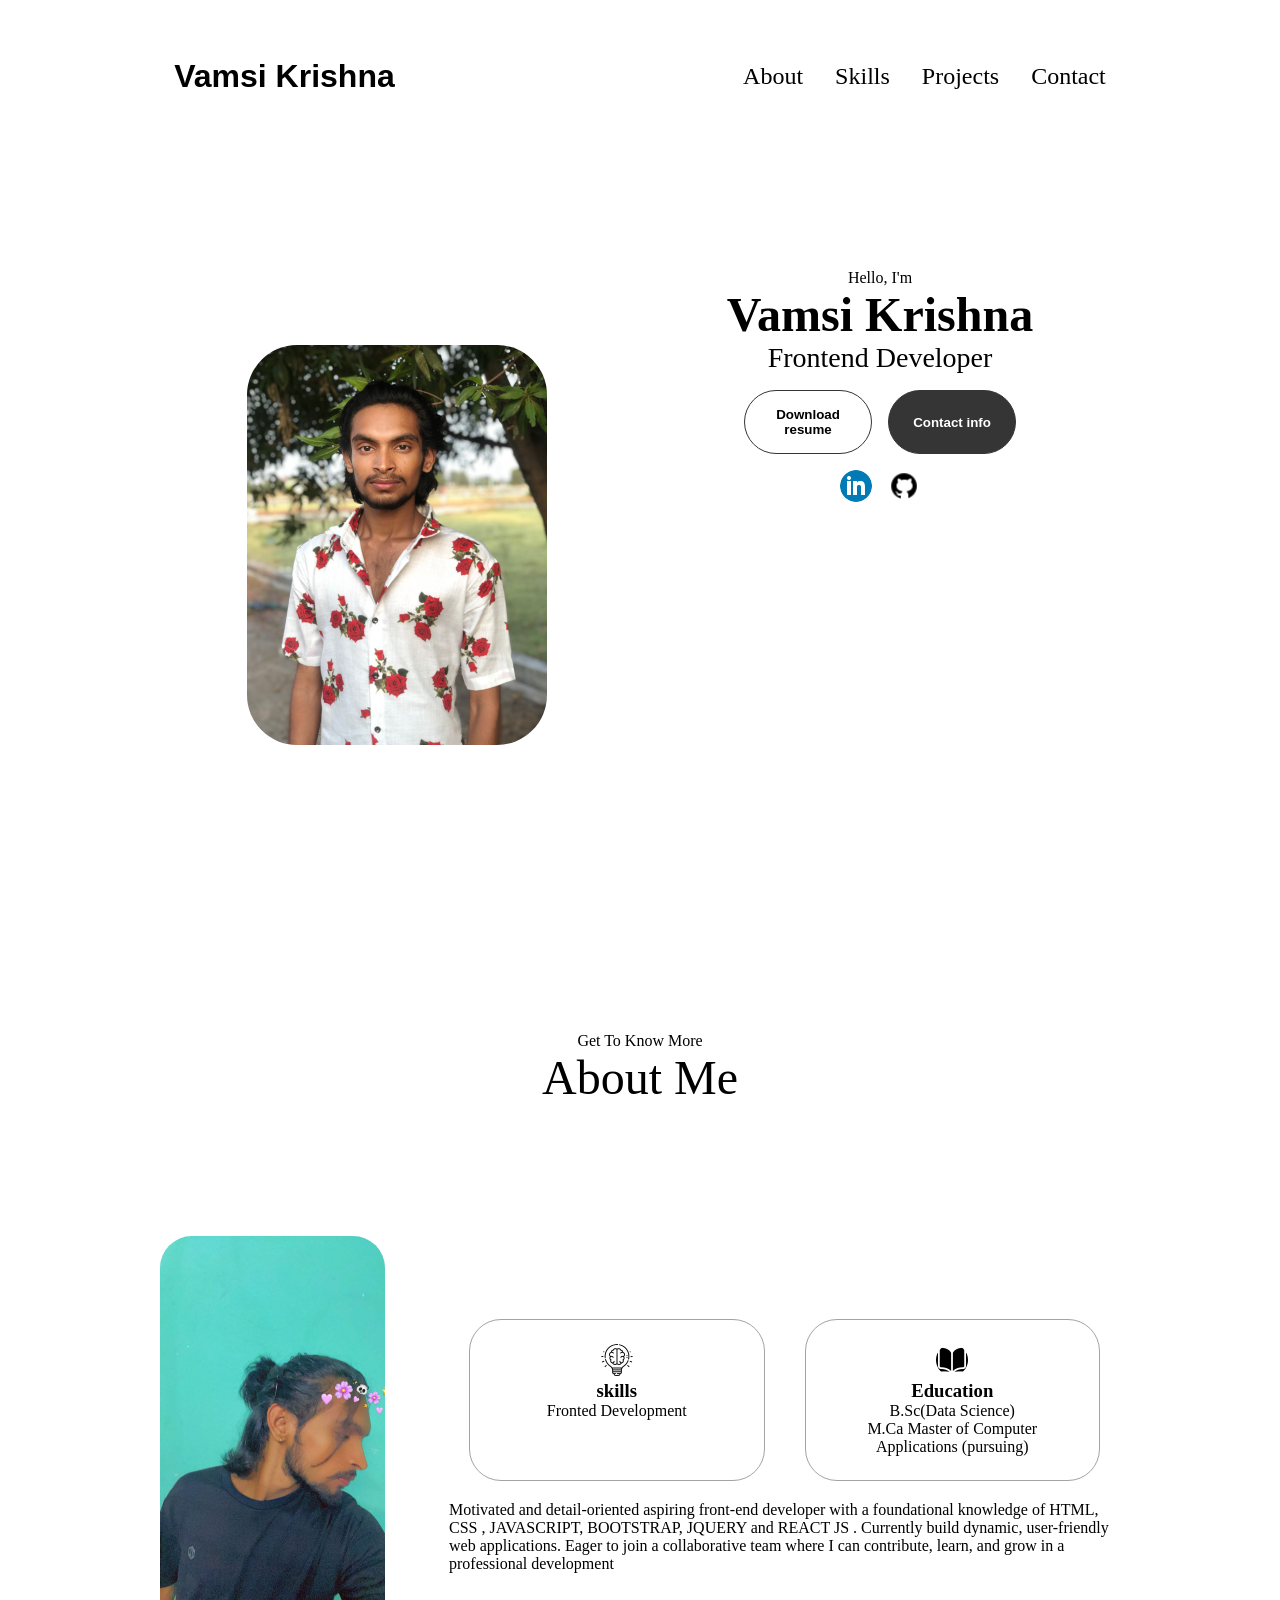
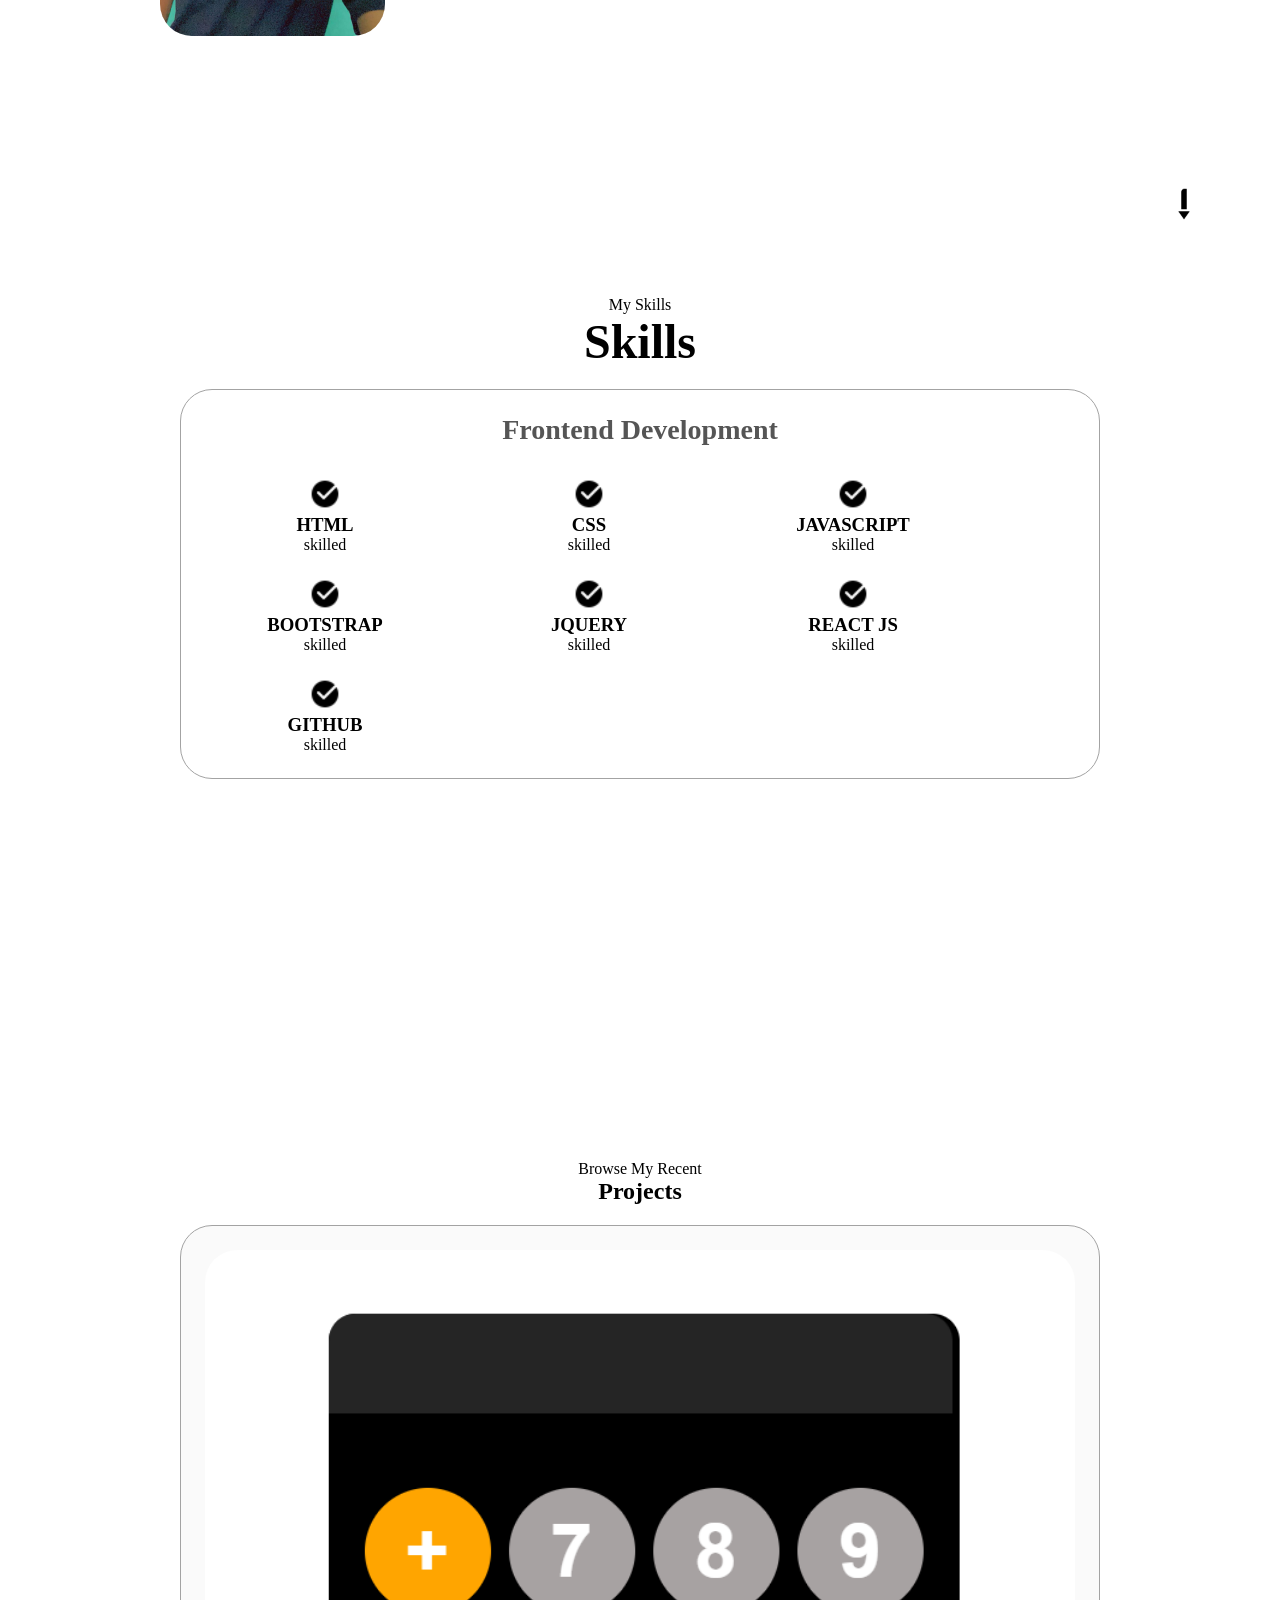
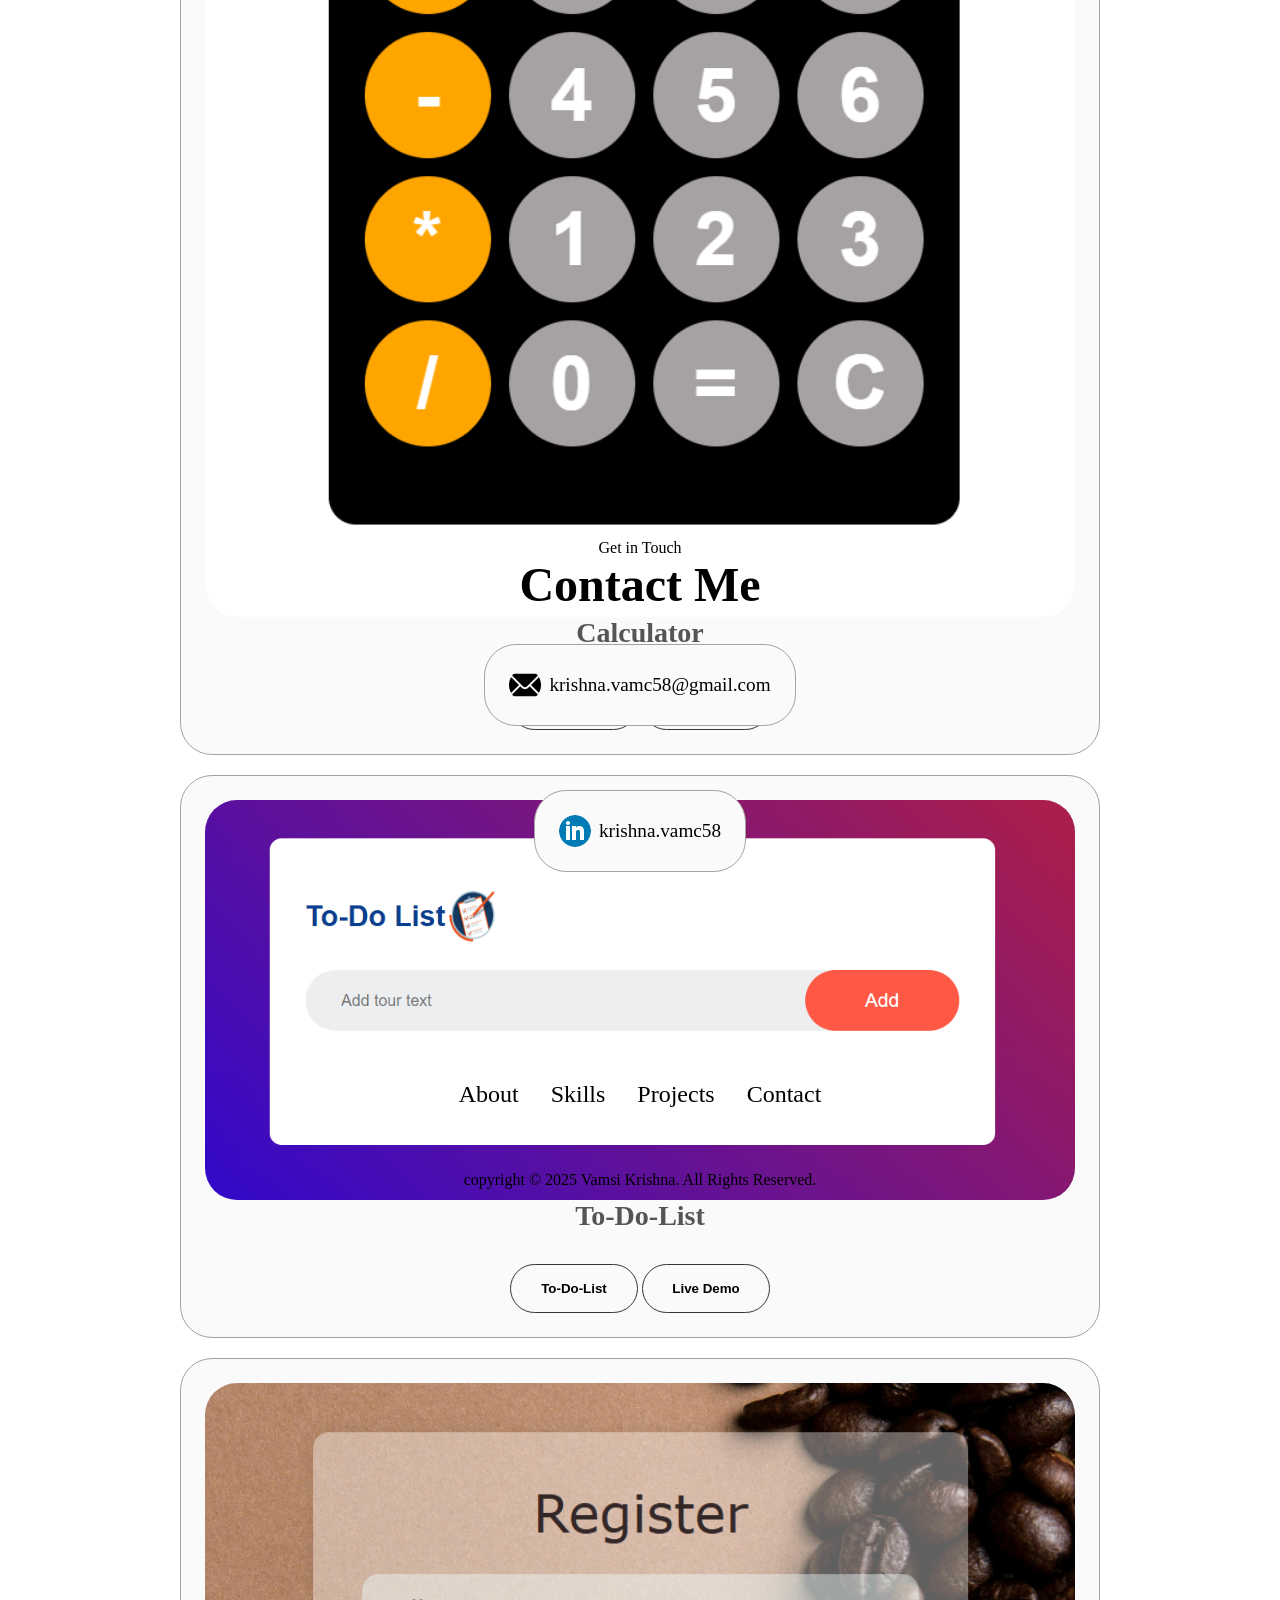
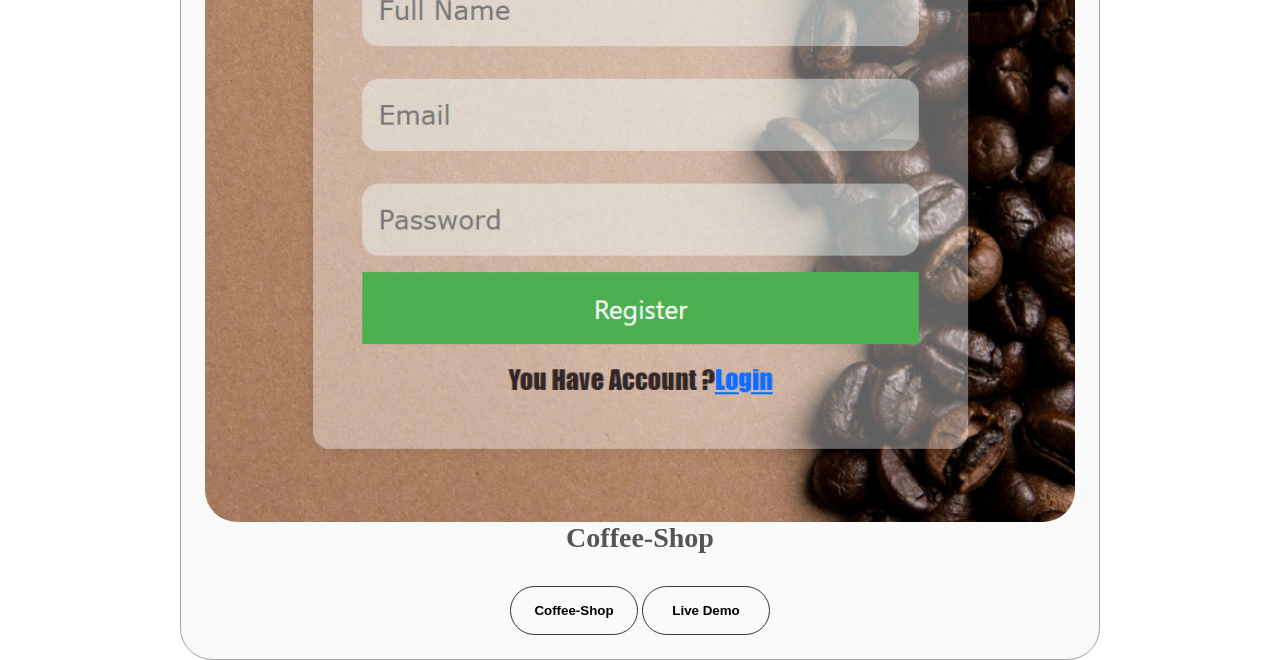
==== portfolio/index.html @ 31aad221 "github name" ====
<!DOCTYPE html>
<html lang="en">

<head>
    <link rel="stylesheet" href="style.css">
    <meta charset="UTF-8">
    <meta name="viewport" content="width=device-width, initial-scale=1.0">
    <title>Vamsi Krishna-Portfolio</title>
    <link rel="stylesheet" href="mediaqueries.css">
     <script src="script.js"></script>
</head>

<body>
    <nav id="desktop-nav">
        <div class="logo"><b>Vamsi Krishna</b> </div>
        <div>
            <ul class="nav-links">
                <li><a href="#about">About</a></1i>
                <li><a href="#skills">Skills</a></1i>
                <li><a href="#projects">Projects</a></1i>
                <li><a href="#contact">Contact</a></1i>
            </ul>
        </div>
    </nav>
    <nav id="ham-nav">
        <div class="logo"><b>Vamsi Krishna</b> </div>
        <div class="ham-menu">
            <div class="ham-icon" onclick="change()">
                <span></span>
                <span></span>
                <span></span>
            </div>
            <div class="menu-links">
                <li><a href="#about" onclick="change()">About</a></1i>
                <li><a href="#skills" onclick="change()">Skills</a></1i>
                <li><a href="#projects" onclick="change()">Projects</a></1i>
                <li><a href="#contact" onclick="change()">Contact</a></1i>
            </div>
        </div>
    </nav>
   
    <section id="profile">
        <div class="section_pic-container">
            <img src="image/WhatsApp Image 2025-09-18 at 10.22.10 AM.jpeg" alt="not found">
        </div>
        <div class="section_text">
            <p class="section_text_p1">Hello, I'm</p>
            <h1 class="title">Vamsi Krishna</h1>
            <p class="section_text_p2">Frontend Developer</p>
            <div class="btn-container">
                <button class="btn btn-color-2" onclick="window.open('image/vamsi reume_page-0001.jpg')">
                    Download resume</button>
                    <button class="btn btn-color-1" onclick="location.href='#contact'">
                    Contact info</button>
            </div>
            <div id="socials-container">
                <img src="image/circle-linkedin-512.webp" alt="My Linkedin profile"
                class="icon" onclick="location.href='http://linkedin.com/in/vamsikrishna58'">

                 <img src="image/icons8-github-30.png" alt="My Linkedin profile"
                class="icon" onclick="location.href='https://github.com/vamsikrishna58'">
            </div>
        </div> 
    </section>


    <section id="about">
        <p class="section_text_p1">Get To Know More</p>
        <p class="title">About Me</p>
        <div class="section-container">
            <div class="section_pic-container">
                <img src="image/sideface.jpeg" alt="profile pic" class="about-pic">
            </div>
            <div class="about-details-container">
                <div class="about-containers">
                    <div class="details-container">
                        <img src="image/creative-thinking.png" alt="skill pic" class="icon">
                        <h3>skills</h3>
                        <p>Fronted Development</p>
                    </div>
                    <div class="details-container">
                        <img src="image/open-book.png" alt="education pic" class="icon">
                        <h3>Education</h3>
                        <p>B.Sc(Data Science) <br> M.Ca Master of Computer Applications (pursuing)</p>
                    </div>
                </div>
                <div class="text-container">
                    <p>Motivated and detail-oriented aspiring front-end developer with a foundational knowledge of HTML, CSS , JAVASCRIPT, BOOTSTRAP, JQUERY and REACT JS . Currently build dynamic, user-friendly web applications. Eager to join a collaborative team where I can contribute, learn, and grow in a professional development</p>
                </div>
            </div>
        </div>
        <img src="image/icons8-down-arrow-48.png" alt="Arrow icon" class="icon arrow"
        onclick="location.href='./#skills'">
    </section>


    <section id="skills">
        <p class="section_text_p1">My Skills</p>
        <h1 class="title">Skills</h1>
        <div class="skill-details-container">
            <div class="about-containers">
                <div class="details-container">
                    <h2 class="skill-sub-title">Frontend Development</h2>
                    <div class="article-container">
                        <article>
                            <img src="image/icons8-tick-24.png" alt="skill icon" class="icon">
                            <div>
                                <h3>HTML</h3>
                                <p>skilled</p>
                            </div>
                        </article>
                         <article>
                            <img src="image/icons8-tick-24.png" alt="skill icon" class="icon">
                            <div>
                                <h3>CSS</h3>
                                <p>skilled</p>
                            </div>
                        </article>
                         <article>
                            <img src="image/icons8-tick-24.png" alt="skill icon" class="icon">
                            <div>
                                <h3>JAVASCRIPT</h3>
                                <p>skilled</p>
                            </div>
                        </article>
                         <article>
                            <img src="image/icons8-tick-24.png" alt="skill icon" class="icon">
                            <div>
                                <h3>BOOTSTRAP</h3>
                                <p>skilled</p>
                            </div>
                        </article>
                         <article>
                            <img src="image/icons8-tick-24.png" alt="skill icon" class="icon">
                            <div>
                                <h3>JQUERY</h3>
                                <p>skilled</p>
                            </div>
                        </article>
                         <article>
                            <img src="image/icons8-tick-24.png" alt="skill icon" class="icon">
                            <div>
                                <h3>REACT JS</h3>
                                <p>skilled</p>
                            </div>
                        </article>
                        <article>
                            <img src="image/icons8-tick-24.png" alt="skill icon" class="icon">
                            <div>
                                <h3>GITHUB</h3>
                                <p>skilled</p>
                            </div>
                        </article>
                    </div>
                </div>
            </div>
        </div>
    </section>



    <section id="projects">
        <p class="section_text_p1">Browse My Recent</p>
        <h1 class="skill-details-container">Projects</h1>
        <div class="details-container color-container">
            <div class="article-container">
                <img src="image/Screenshot 2025-09-15 220358.png" alt="Project1" class="Project-img">
            </div>
            <h2 class="skill-sub-title Project-title">Calculator</h2>
            <div class="btn-container"></div>
            <button class="btn btn-color-2 Project-btn" onclick="location.href='https://github.com/vamsikrishna58/Calculator'">Calculator</button>
            <button class="btn btn-color-2 Project-btn" onclick="location.href='https://calculator-beta-seven-85.vercel.app/'">Live Demo</button>
        </div>

        <div class="details-container color-container">
            <div class="article-container">
                <img src="image/Screenshot 2025-09-15 221350.png" alt="Project1" class="Project-img">
            </div>
            <h2 class="skill-sub-title Project-title">To-Do-List</h2>
            <div class="btn-container"></div>
            <button class="btn btn-color-2 Project-btn" onclick="location.href='https://github.com/vamsikrishna58/To-do-list'">To-Do-List</button>
            <button class="btn btn-color-2 Project-btn" onclick="location.href='https://to-do-list-opal-six-80.vercel.app/'">Live Demo</button>
        </div>

        <div class="details-container color-container">
            <div class="article-container">
                <img src="image/Screenshot 2025-09-15 222416.png" alt="Project1" class="Project-img">
            </div>
            <h2 class="skill-sub-title Project-title">Coffee-Shop</h2>
            <div class="btn-container"></div>
            <button class="btn btn-color-2 Project-btn" onclick="location.href='https://github.com/vamsikrishna58/coffee-shop'">Coffee-Shop</button>
            <button class="btn btn-color-2 Project-btn" onclick="location.href='https://coffee-shop-zeta-brown.vercel.app/'">Live Demo</button>
        </div>
    </section>


    <section id="contact">
        <p class="section_text_p1">Get in Touch</p>
        <h1 class="title">Contact Me</h1>
        <div class="contact-info-upper-container">
            <div class="contact-info-container">
                <img src="image/mail.png" alt="emai" class="icon contact-icon">
                <p><a href="https://krishna.vamc58@gmail.com/">krishna.vamc58@gmail.com</a></p>
            </div>
        </div>
        <div class="contact-info-upper-container">
            <div class="contact-info-container">
                <img src="image/circle-linkedin-512.webp" alt="emai" class="icon contact-icon">
                <p><a  href="http://linkedin.com/in/vamsikrishna58">krishna.vamc58</a></p>
            </div>
        </div>
    </section>

    <footer>
        <nav>
            <div class="nav-links-container">
                 <ul class="nav-links">
                <li><a href="#about">About</a></1i>
                <li><a href="#skills">Skills</a></1i>
                <li><a href="#projects">Projects</a></1i>
                <li><a href="#contact">Contact</a></1i>
            </ul>
            </div>
        </nav>
        <p>copyright &#169; 2025 Vamsi Krishna. All Rights Reserved.</p>
    </footer>
</body>
</html>
---- portfolio/style.css ----
*{
    padding: 0px;
    margin: 0px;
}

html{
    scroll-behavior: smooth;
}
p{
    color: rgb((85, 85, 85), green, blue);
}

a,
.btn{
    transition: all 300ms ease;
}
nav,
.nav-links{
    display: flex;
}
nav{
    justify-content: space-around;
    align-items: center;
    height: 17vh;
}

.nav-links{
    gap: 2rem;
    list-style: none;
    font-size: 1.5rem;
}

a{
    color: black;
    text-decoration: none;
    text-decoration-color: white;
}

a:hover{
    color: gray;
    text-decoration: underline;
    text-underline-offset: 1rem;
    text-decoration-color: rgb(181, 181,181, green, blue);
}
.logo{
    font-size: 2rem;
    font-family:  sans-serif;
}
.logo:hover{
    cursor:default;
}

/* ham */

#ham-nav{
    display: none;
}

.ham-menu{
    position: relative;
    display: inline-block;
}

.ham-icon{
    display: flex;
    flex-direction: column;
    justify-content: space-between;
    height: 24px;
    width: 30px;
    cursor: pointer;
}

.ham-icon span{
    width: 100%;
    height: 2px;
    background-color: black;
    transition: all 0.3 ease-in-out;
}

.menu-links{
    position: absolute;
    top: 100%;
    right: 0;
    background-color: white;
    width: fit-content;
    max-height: 0;
    overflow: hidden;
    transition: all 0.3 ease-in-out;
}

.menu-links a{
    display: block;
    padding: 10px;
    text-align: center;
    font-size: 1.5rem;
    color: black;
    text-decoration: none;
    transition: all 0.3 ease-in-out;
}

.menu-links li{
    list-style: none;
}

.menu-links.open{
    max-height: 300px;
}

.ham-icon.open span:first-child{
 transform: rotate(45deg) translate(10px,5px);
}

.ham-icon.open span:nth-child(2){
opacity: 0;
}

.ham-icon.open span:last-child{
 transform: rotate(-45deg) translate(10px,-5px);
}

.ham-icon span:first-child{
    transform: none;
}
.ham-icon span:first-child{
    opacity: 1;
}
.ham-icon span:first-child{
    transform: none;
}

section{
    padding-top:4vh ;
    height: 96vh;
    margin: 0 10rem;
    box-sizing: border-box;
    min-height: fit-content;
}

.section-container{
    display: flex;
}


/* profile section */

#profile{
    display: flex;
    justify-content: center;
    gap: 5rem;
    height: 80vh;
}

.section_pic-container{
    display: flex;
    height: 400px;
    width: 400px;
    margin: auto 0;
    
}
img{
    border-radius: 50px;
}

.section_text{
    align-items: center;
    text-align: center;
    margin-top: 5rem;
}

.section_text_p{
    font-weight: 600;
}
.section_text_p1{
    text-align: center;
}
.section_text_p2{
    font-size: 1.75rem;
    margin-bottom: 1rem;
}

.title{
    font-size: 3rem;
    text-align: center;
}

#socials-container{
    display: flex;
    justify-content: center;
    margin-top: 1rem;
    gap: 1rem;
}
/* icons*/

.icon{
    cursor: pointer;
    height: 2rem;
}


/* buttons */

.btn-container{
    display: flex;
    justify-content: center;
    gap: 1rem;
}

.btn{
    font-weight: 600;
    transition: all 300ms ease;
    padding: 1rem;
    width: 8rem;
    border-radius: 2rem;
}

.btn-color-1, 
.btn-color-2{
    border: rgb(53, 53, 53) 0.1rem solid;
}

.btn-color-1:hover,
.btn-color-2:hover{
    cursor: pointer;
}

.btn-color-1,
.btn-color-2:hover{
    background: rgb(53, 53, 53);
    color: white;
}

.btn-color-1:hover{
    background: rgb(0, 0, 0);
}
.btn-color-2{
    background: none;
}

.btn-color-2:hover{
    border: rgb(255, 255, 255) 0.1rem solid;
}

/* About section */

#about{
    position: relative;
}
.about-container{
    gap: 2rem;
    margin-bottom: 2rem;
    margin-top: 2rem;
}
.about-details-container{
    justify-content: center;
    flex-direction: column;
}
.about-containers,
.about-details-container{
    display: flex;
}

.about-pic{
    border-radius: 2rem;
}

.arrow{
    position: absolute;
    right: -5rem;
    bottom: 2.5rem;
}
.details-container{
    padding: 1.5rem;
    flex: 1;
    background: white;
    border-radius: 2rem;
    border: rgb(53,53,53)0.1rem solid;
    border-color: rgb(163,163,163);
    text-align: center;
        margin: 20px;
}

.section-container{
    gap: 4rem;
    height: 80%;
}

.section_pic-container{
    height: 400px;
    width: 400px;
    margin: auto 0;
}

/* skills */

#skills{
    position: relative;
}

.skill-sub-title{
color: rgb(85, 85, 85);
font-weight: 600;
font-size: 1.75rem;
margin-bottom: 2rem;
}


.skill-details-container{
    display: flex;
    justify-content: center;
}

.article-container{
    display: flex;
    text-align: initial;
    flex-wrap: wrap;
    flex-direction: row;
    gap: 1.5rem;
}
article{
    text-align: center;
    width: 15rem;
    gap: 0.5rem;
}

article.icon{
    cursor: default;
}

/* projects */

#project{
    position: relative;
}

.color-container{
    border-color: rgb(163, 163, 163);
    background: rgb(250, 250, 250);
}
.Project-img{
    border-radius: 2rem;
    width: 100%;
    height: 90%;
}

.project-title{
    margin: 1rem;
    color: black;
}

.project-btn{
    color: black;
     border-color: rgb(163, 163, 163);
}


/* contact */

#contact{
    display: flex;
    justify-content: center;
    flex-direction: column;
    height: 70vh;
}

.contact-info-upper-container{
    display: flex;
    justify-content: center;
    border-radius: 2rem;
    border: rgb(53, 53, 53) 0.1rem solid;
    border-color: rgb(163, 163, 163) ;
    background: rgb(250, 250, 250);
    margin: 2rem auto;
    padding: 0.5rem;
}

.contact-info-container{
    display: flex;
    align-items: center;
    justify-content: center;
    gap: 0.5rem;
    margin: 1rem;
}

.contact-info-container p{
    font-size: larger;
}
.contact-icon{
    cursor:default;
    height: 2rem;
}

/* footer */

footer{
    height: 26vh;
    margin: 0 1rem;
}
footer p{
    text-align: center;
}
---- portfolio/mediaqueries.css ----
@media screen and (max-width: 1400px){
    #profile{
        height: 83vh;
        margin-bottom: 6rem;
    }
    .about-container{
        flex-wrap: wrap;
    }
}


@media screen and (max-width: 1200px){
    #desktop-nav{
        display: none;
    }
    #ham-nav{
        display: flex;
    }
    #skills, .skills-details-container{
        margin-top: 2rem;
    }
    #profile, .section-container{
        display: block;
    }
    .arrow{
        display: none;
    }
    section,
    section-container{
        height: fit-content;
    }
    section{
        margin: 0 5%;
    }
    .section_pic-container{
        width: 275px;
        height: 275px;
        margin: 0 auto 2rem;
    }
    .about-containers{
        margin-top: 0;
    }
}

@media screen and (max-width:600px) {
    #contact,
    footer{
        height: 40vh;
    }
    #profile{
        height: 83vh;
        margin-bottom: 0;
    }
    article{
        font-size: 1rem;
        padding-left: 20px;
    }
    footer nav{
        height: fit-content;
        margin-bottom: 2rem;
    }
    .about-containers, .contact-info-upper-container,.btn-container{
        flex-wrap: wrap;
    }
    .contact-info-container{
        margin: 0;
    }
    .contact-info-container p, .nav-links li a{
        font-size: 1rem;
    }
    .skills-sub-title{
        font-size: 1.25rem;
    }
    .logo{
        font-size: 1.5rem;
    }
    .nav-links{
        flex-direction: column;
        gap: 0.5rem;
        text-align: center;
    }
    .section_pic-container{
        width: auto;
        height: 46vh;
        justify-content: center;
    }
    .section-_text_p2{
        font-size: 1.25rem;
    }
    .title{
        font-size: 2rem;
    }
    .text-container{
        text-align: justify;
    }
}
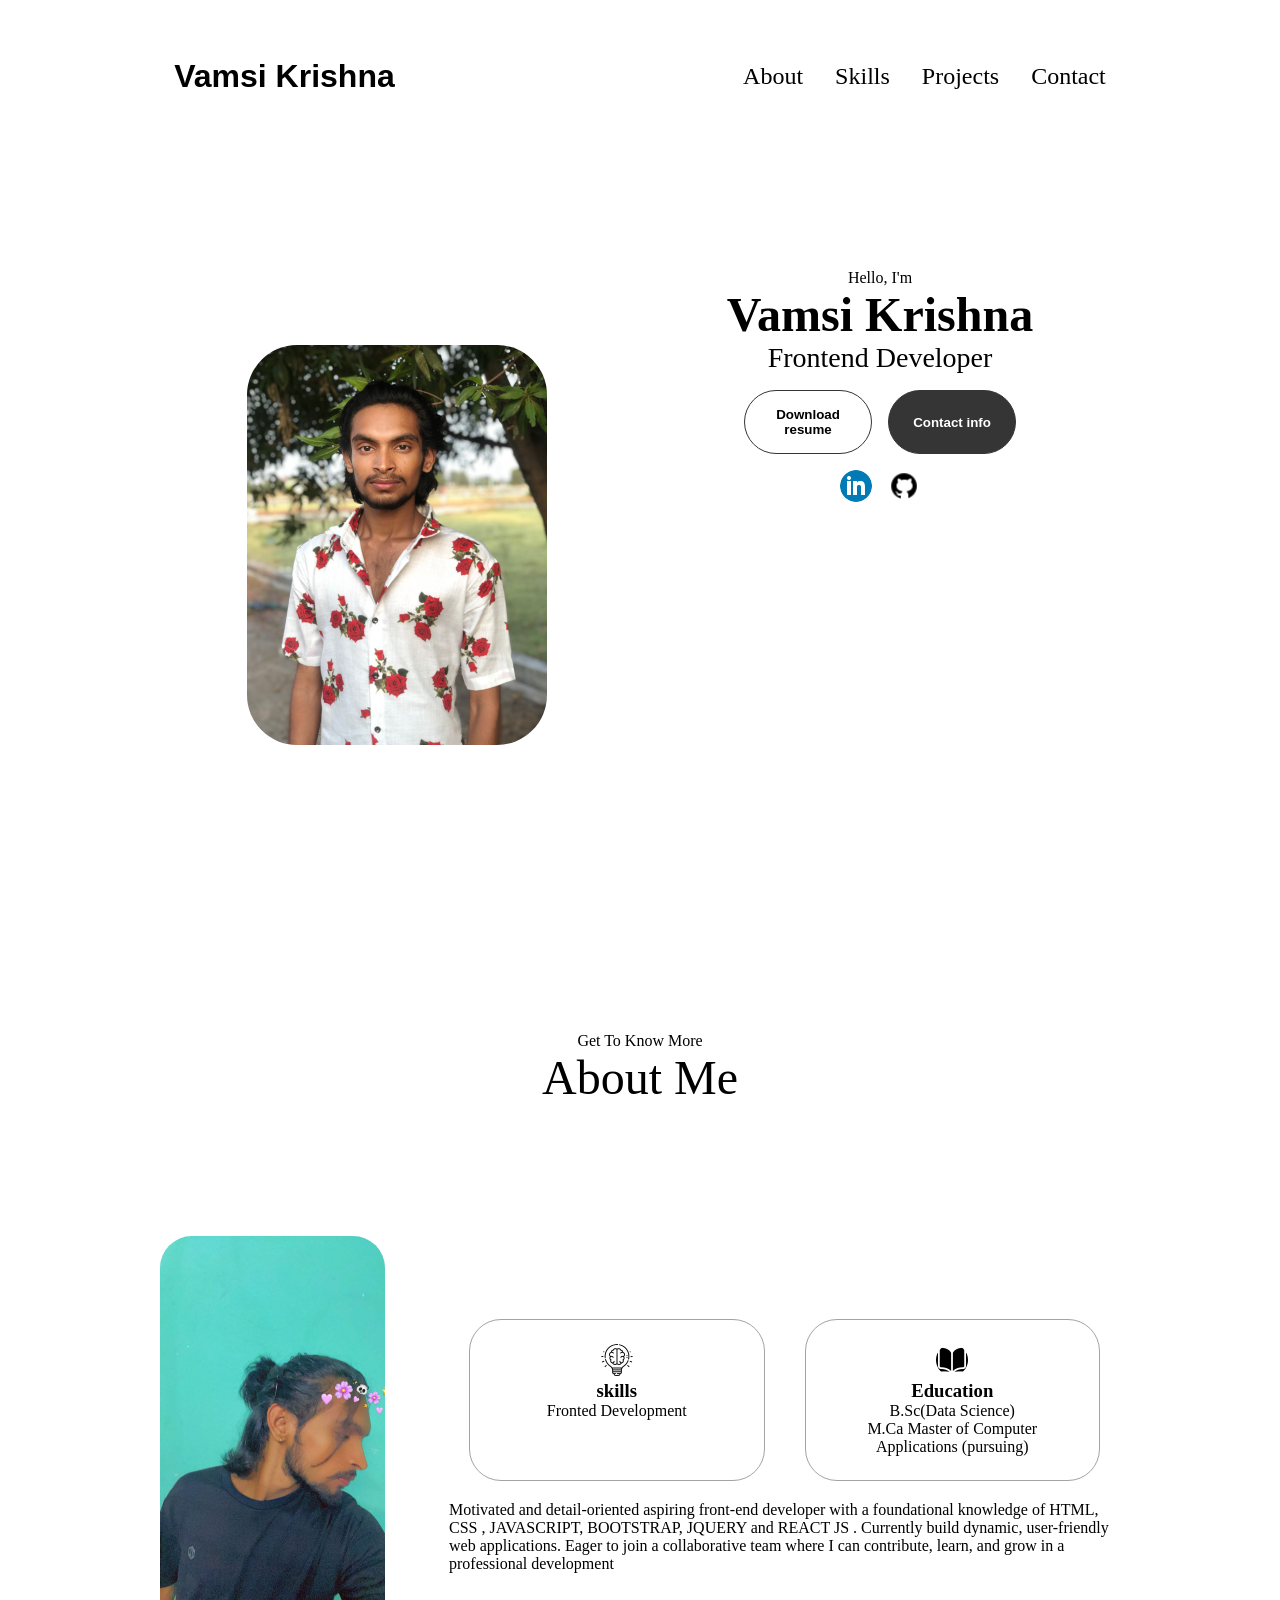
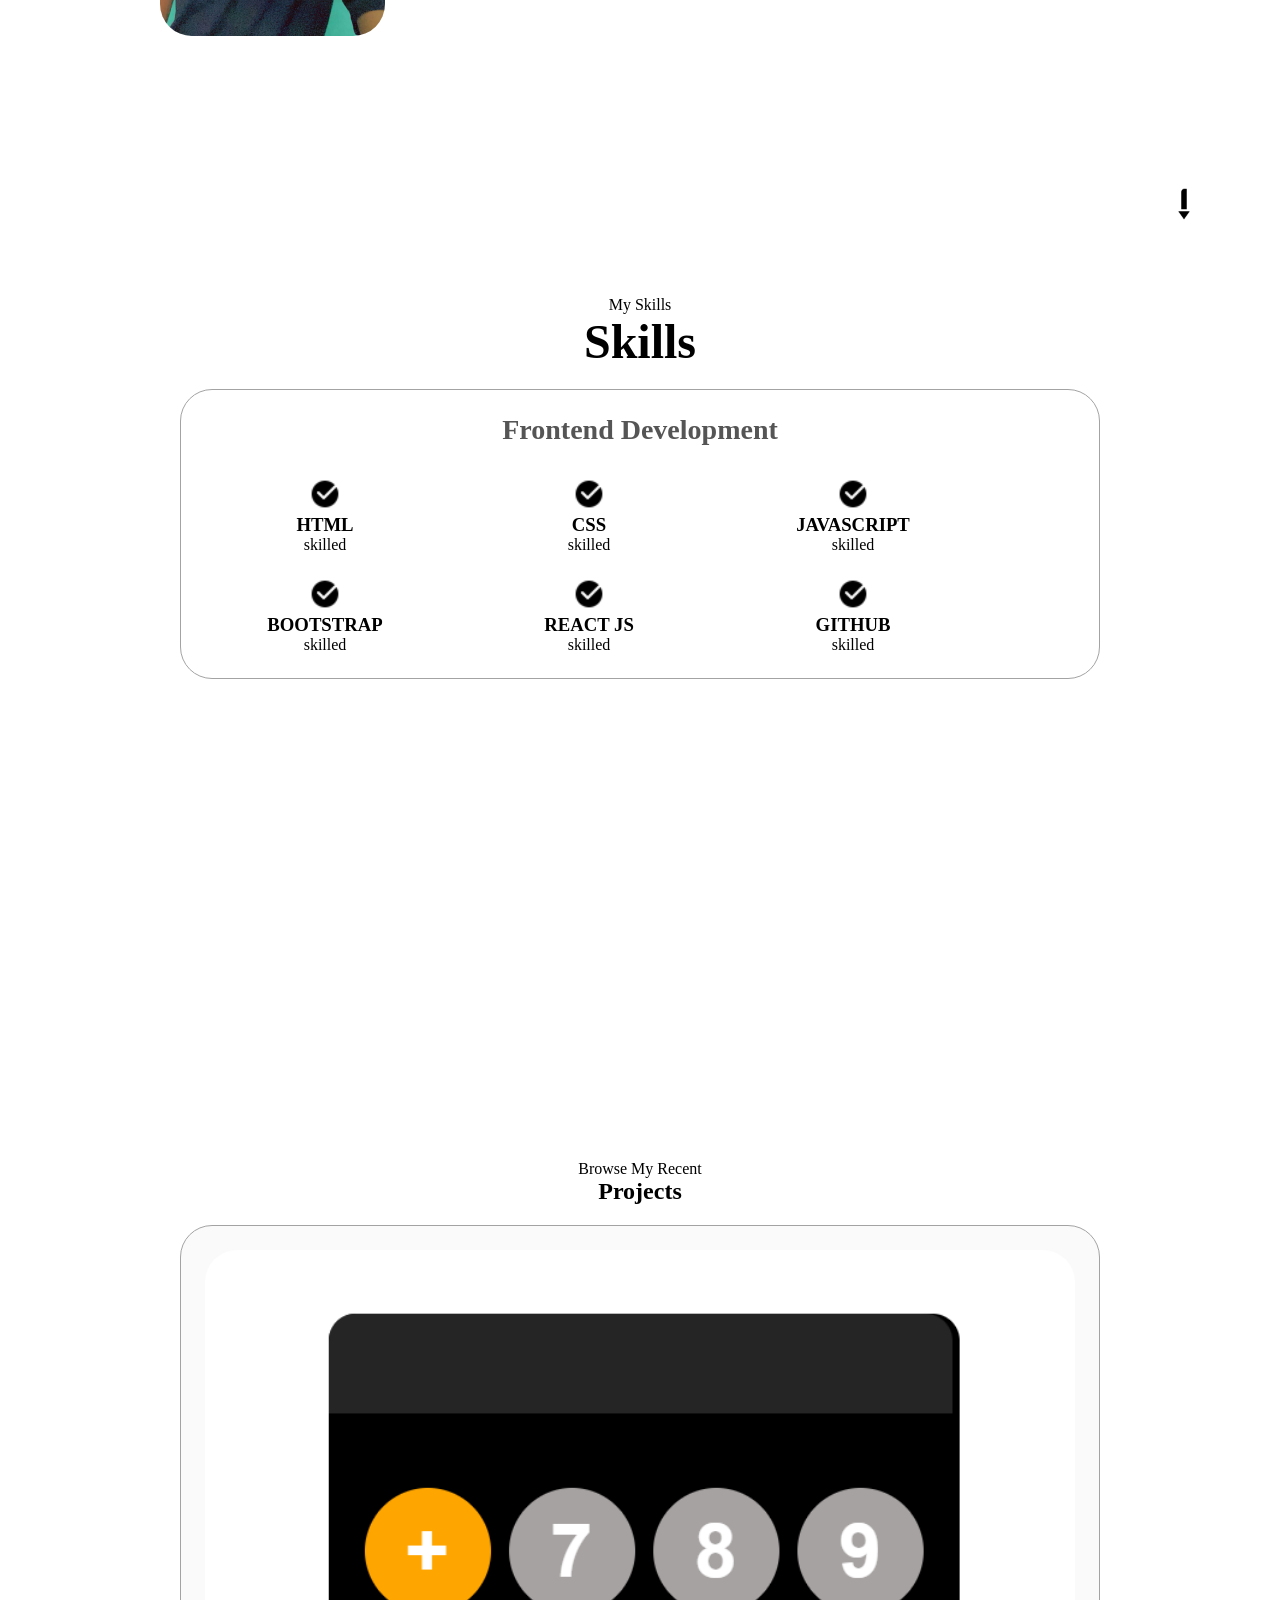
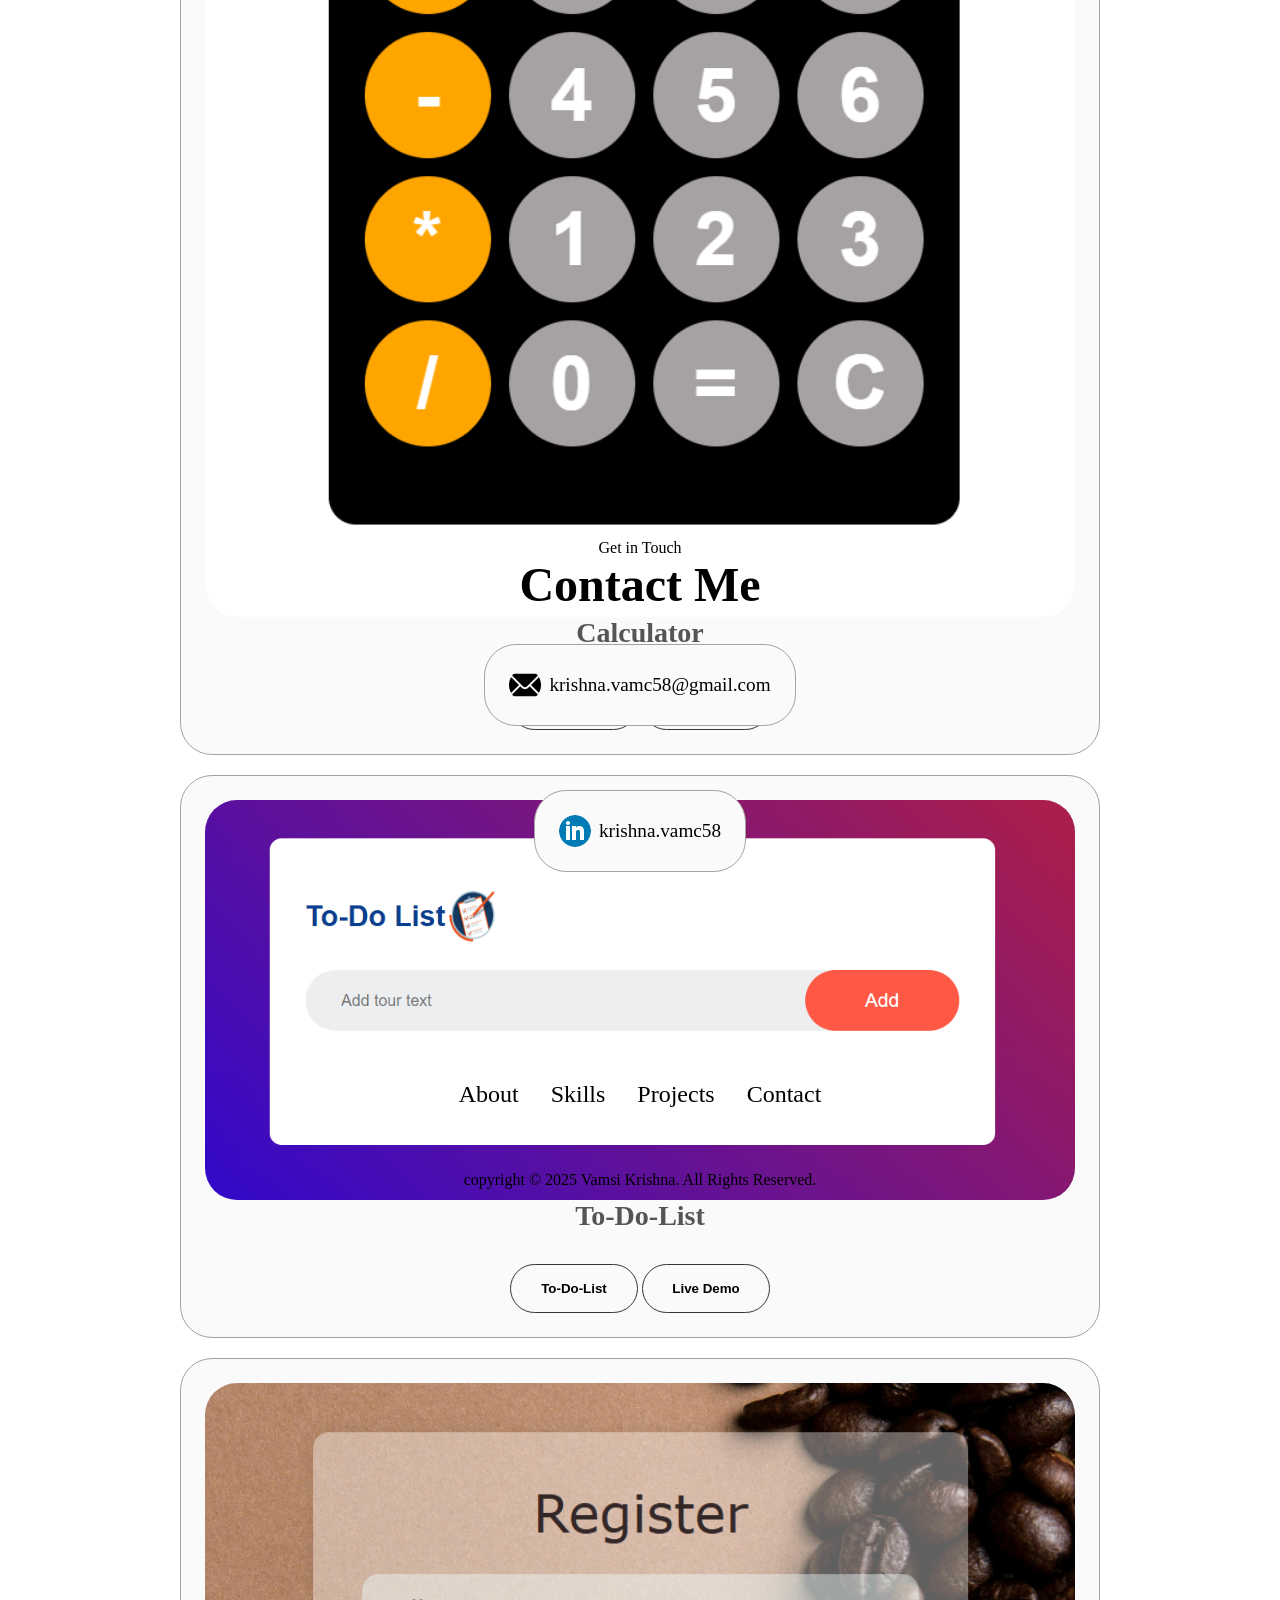
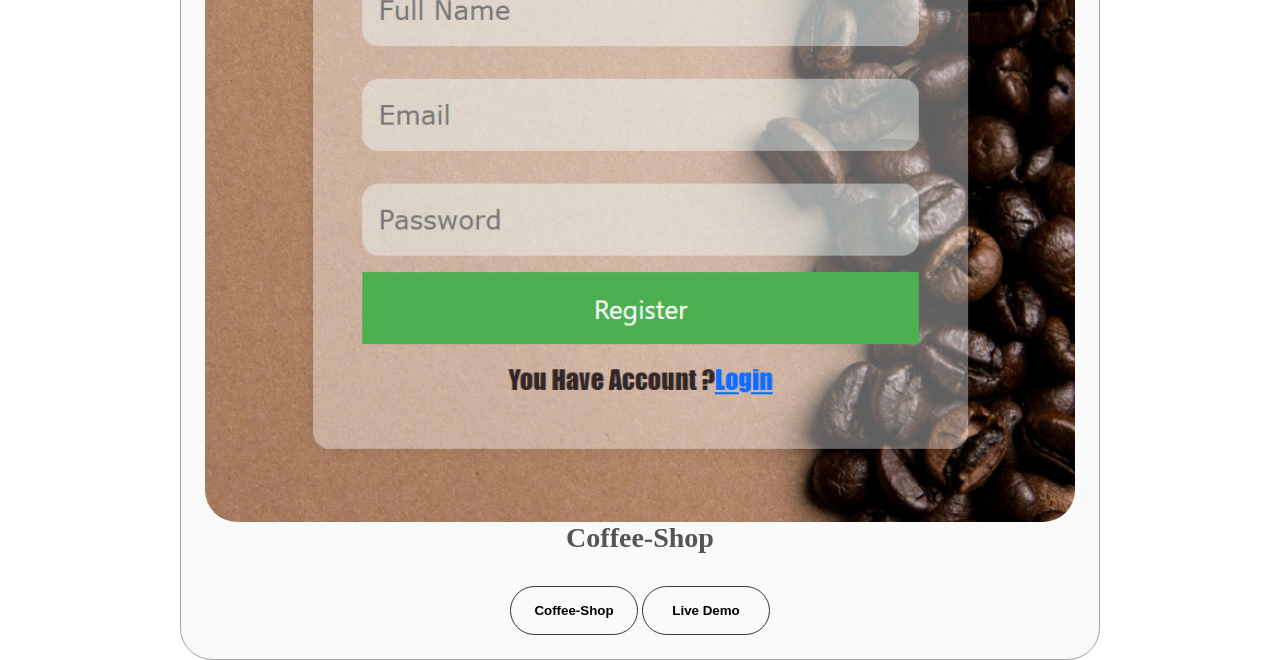
==== commit 5e9a6e58: "remove" ====
--- a/portfolio/index.html
+++ b/portfolio/index.html
@@ -133,13 +133,6 @@
                          <article>
                             <img src="image/icons8-tick-24.png" alt="skill icon" class="icon">
                             <div>
-                                <h3>JQUERY</h3>
-                                <p>skilled</p>
-                            </div>
-                        </article>
-                         <article>
-                            <img src="image/icons8-tick-24.png" alt="skill icon" class="icon">
-                            <div>
                                 <h3>REACT JS</h3>
                                 <p>skilled</p>
                             </div>
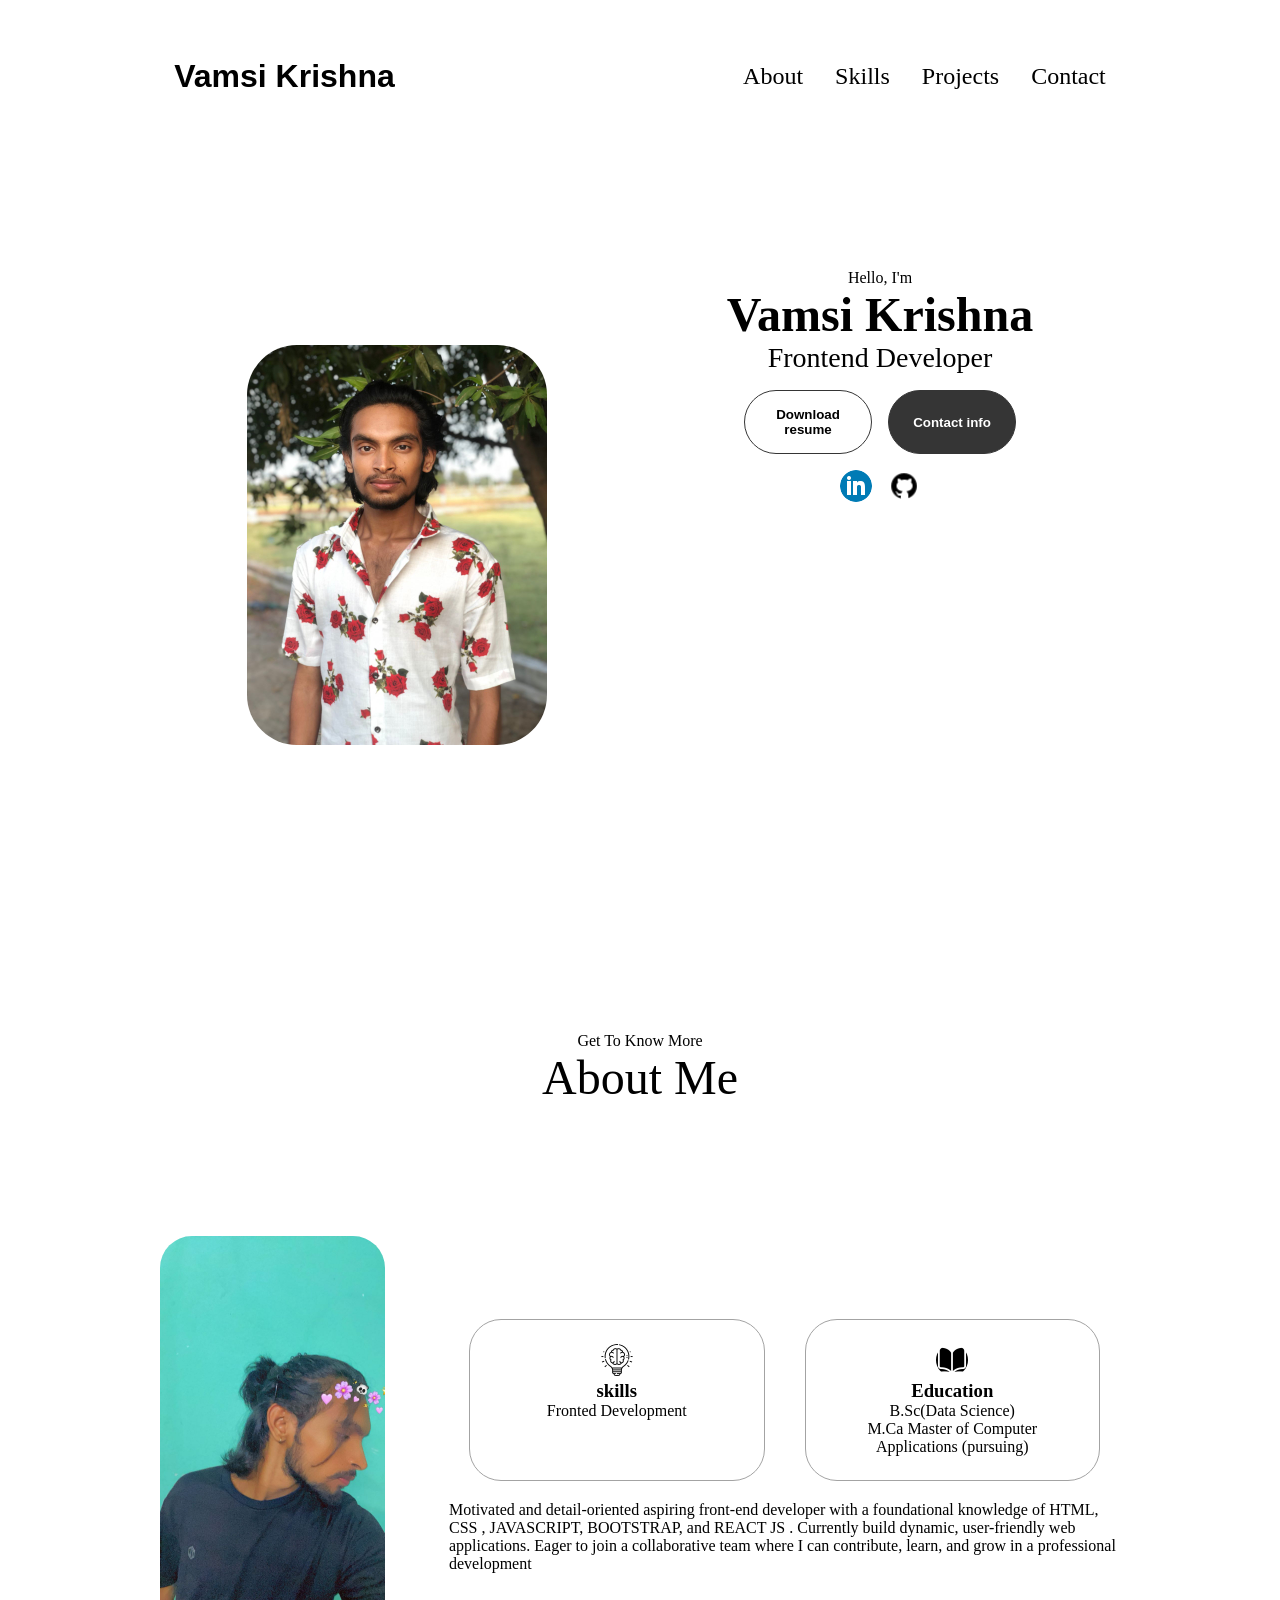
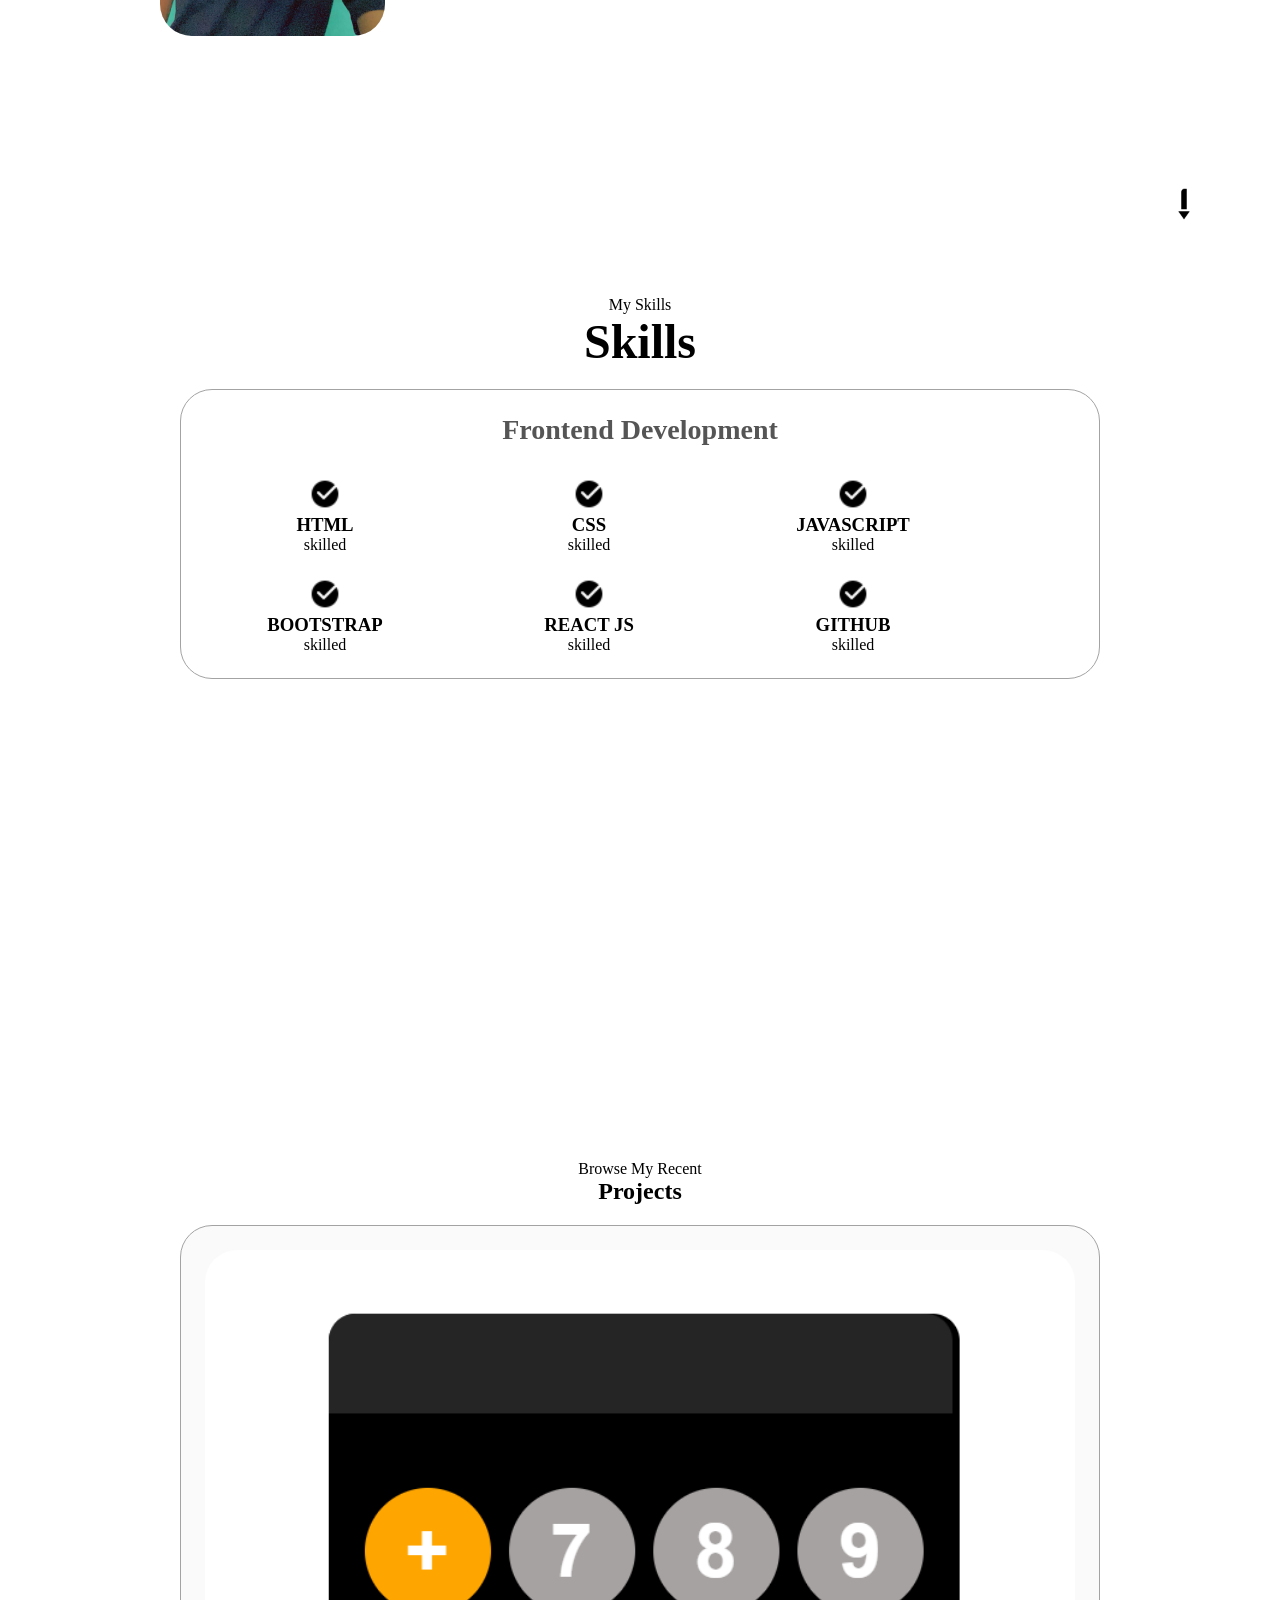
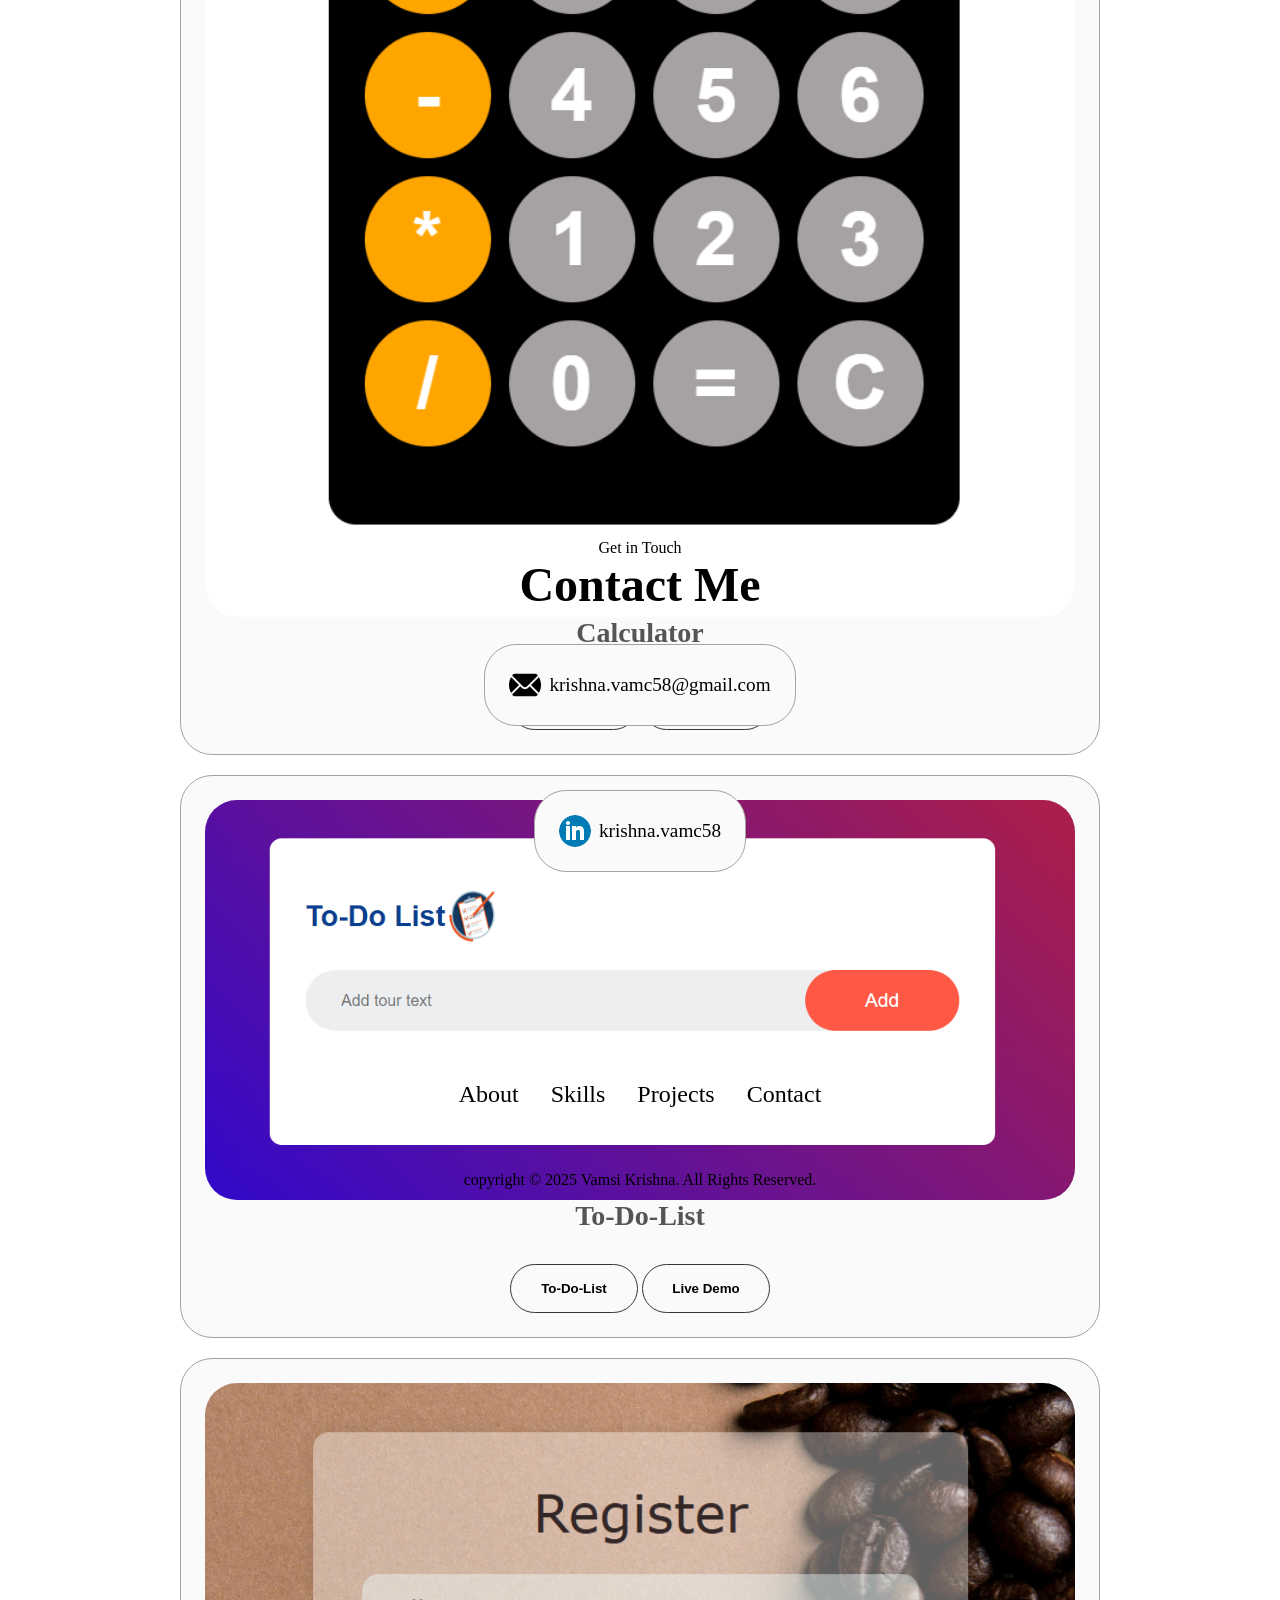
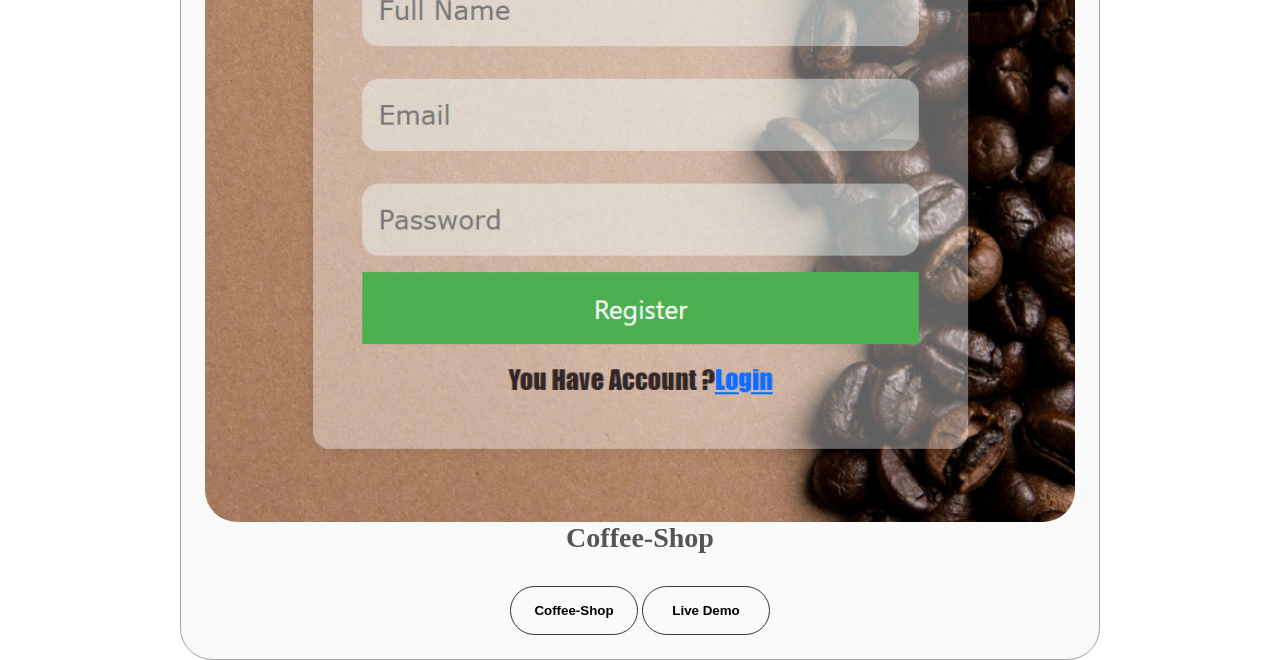
==== commit ee376a28: "jquary remove" ====
--- a/portfolio/index.html
+++ b/portfolio/index.html
@@ -85,7 +85,7 @@
                     </div>
                 </div>
                 <div class="text-container">
-                    <p>Motivated and detail-oriented aspiring front-end developer with a foundational knowledge of HTML, CSS , JAVASCRIPT, BOOTSTRAP, JQUERY and REACT JS . Currently build dynamic, user-friendly web applications. Eager to join a collaborative team where I can contribute, learn, and grow in a professional development</p>
+                    <p>Motivated and detail-oriented aspiring front-end developer with a foundational knowledge of HTML, CSS , JAVASCRIPT, BOOTSTRAP, and REACT JS . Currently build dynamic, user-friendly web applications. Eager to join a collaborative team where I can contribute, learn, and grow in a professional development</p>
                 </div>
             </div>
         </div>
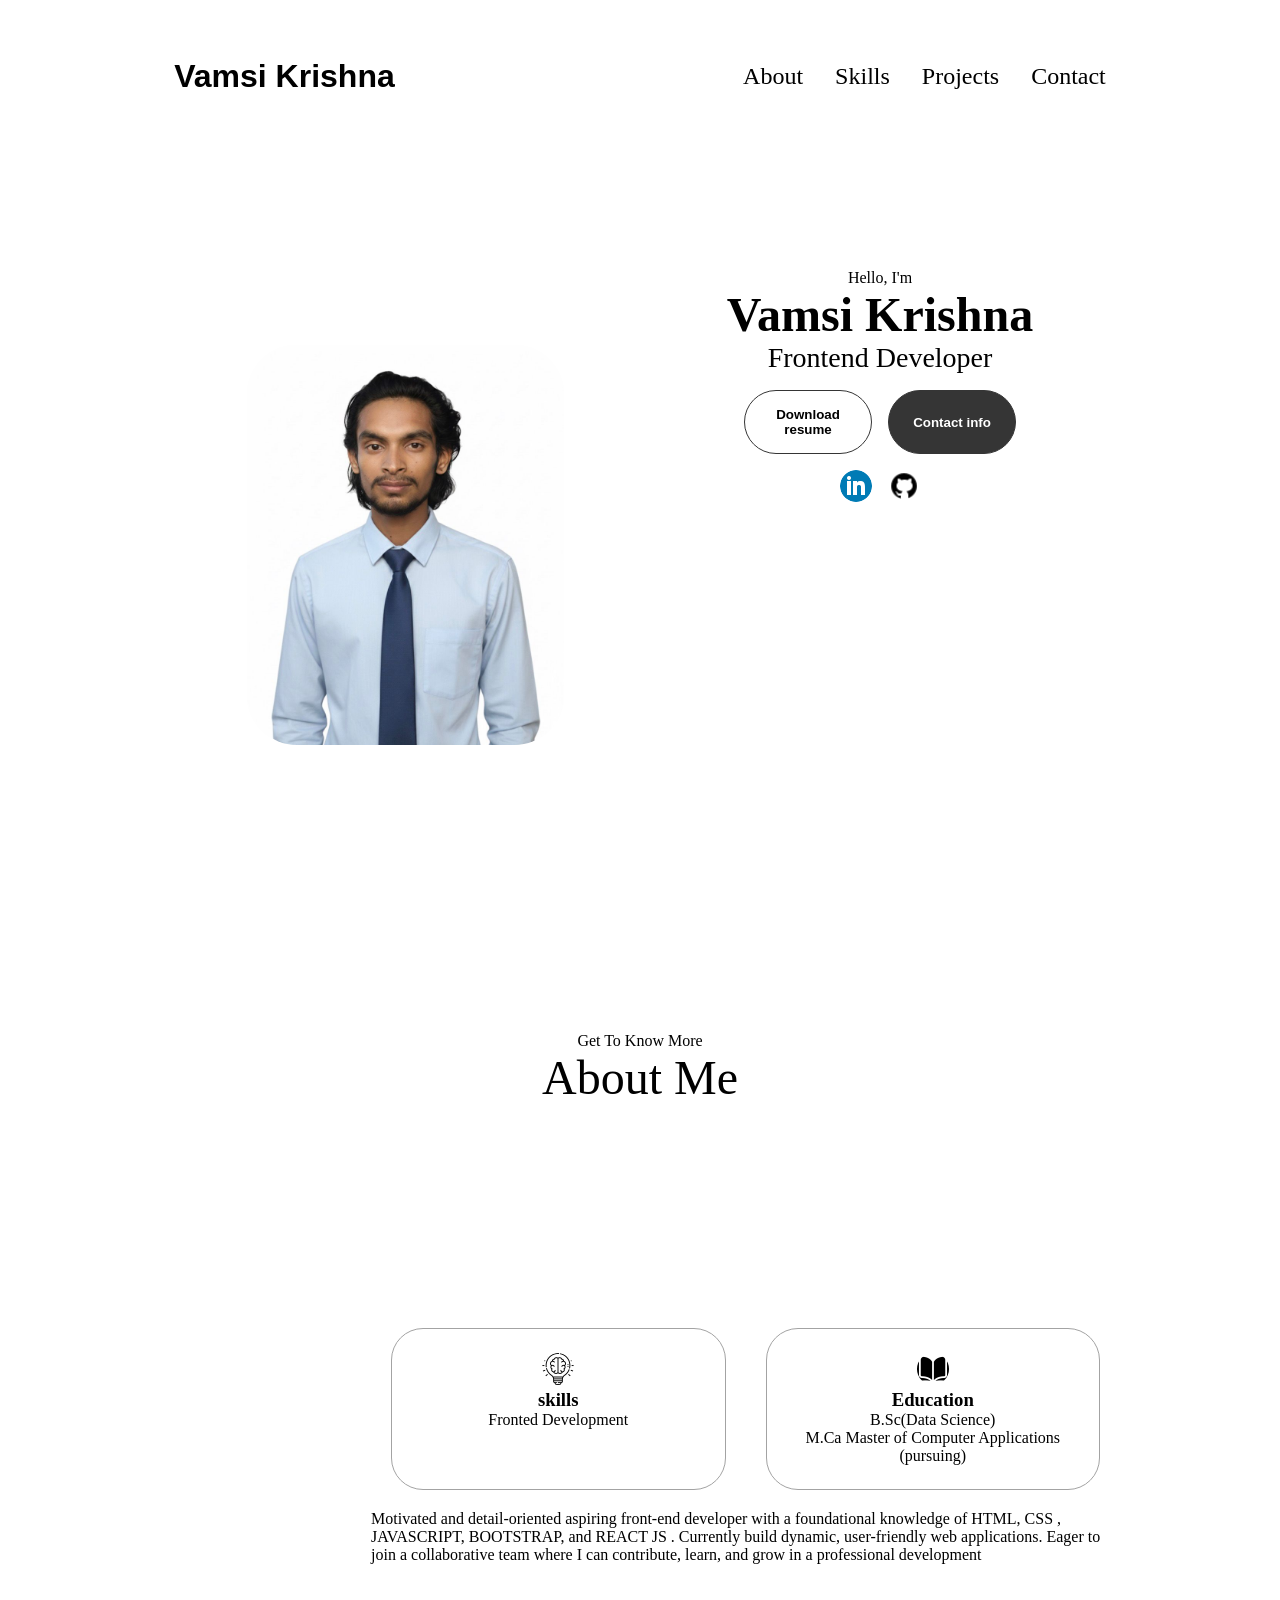
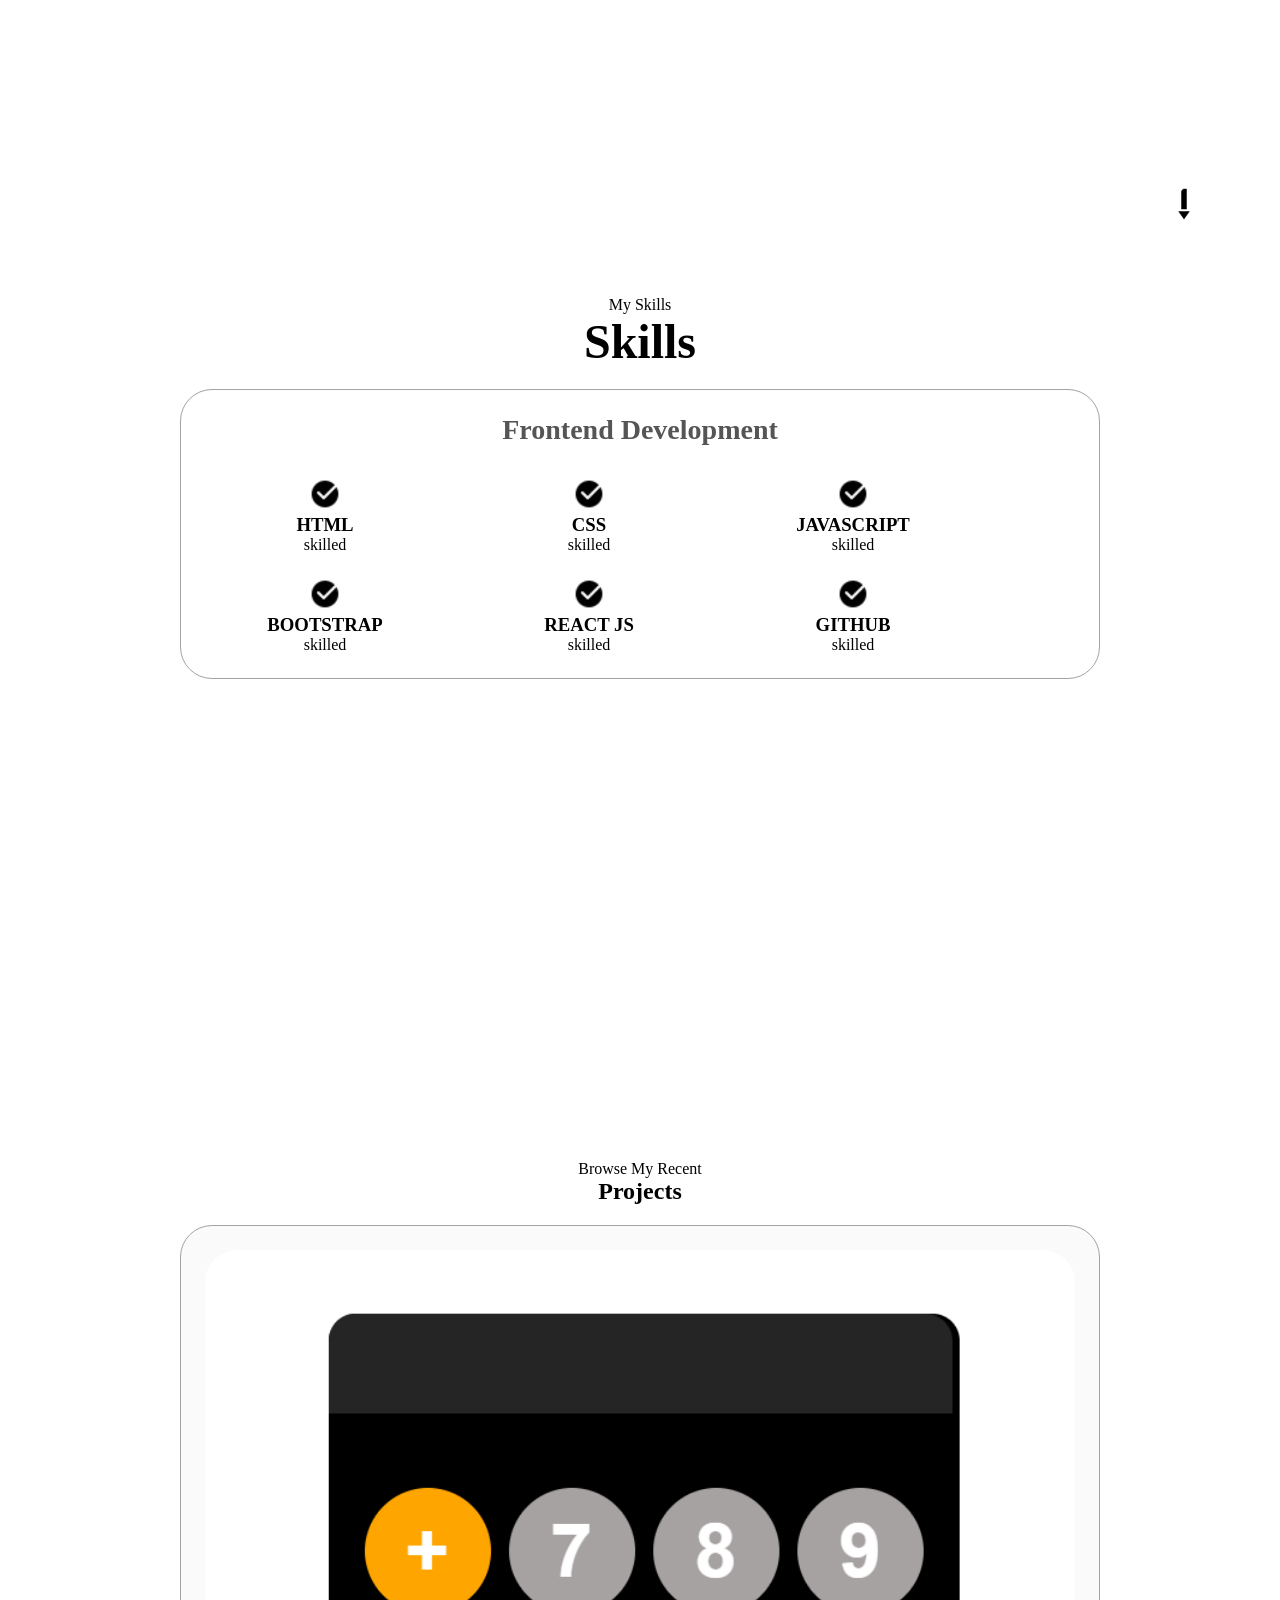
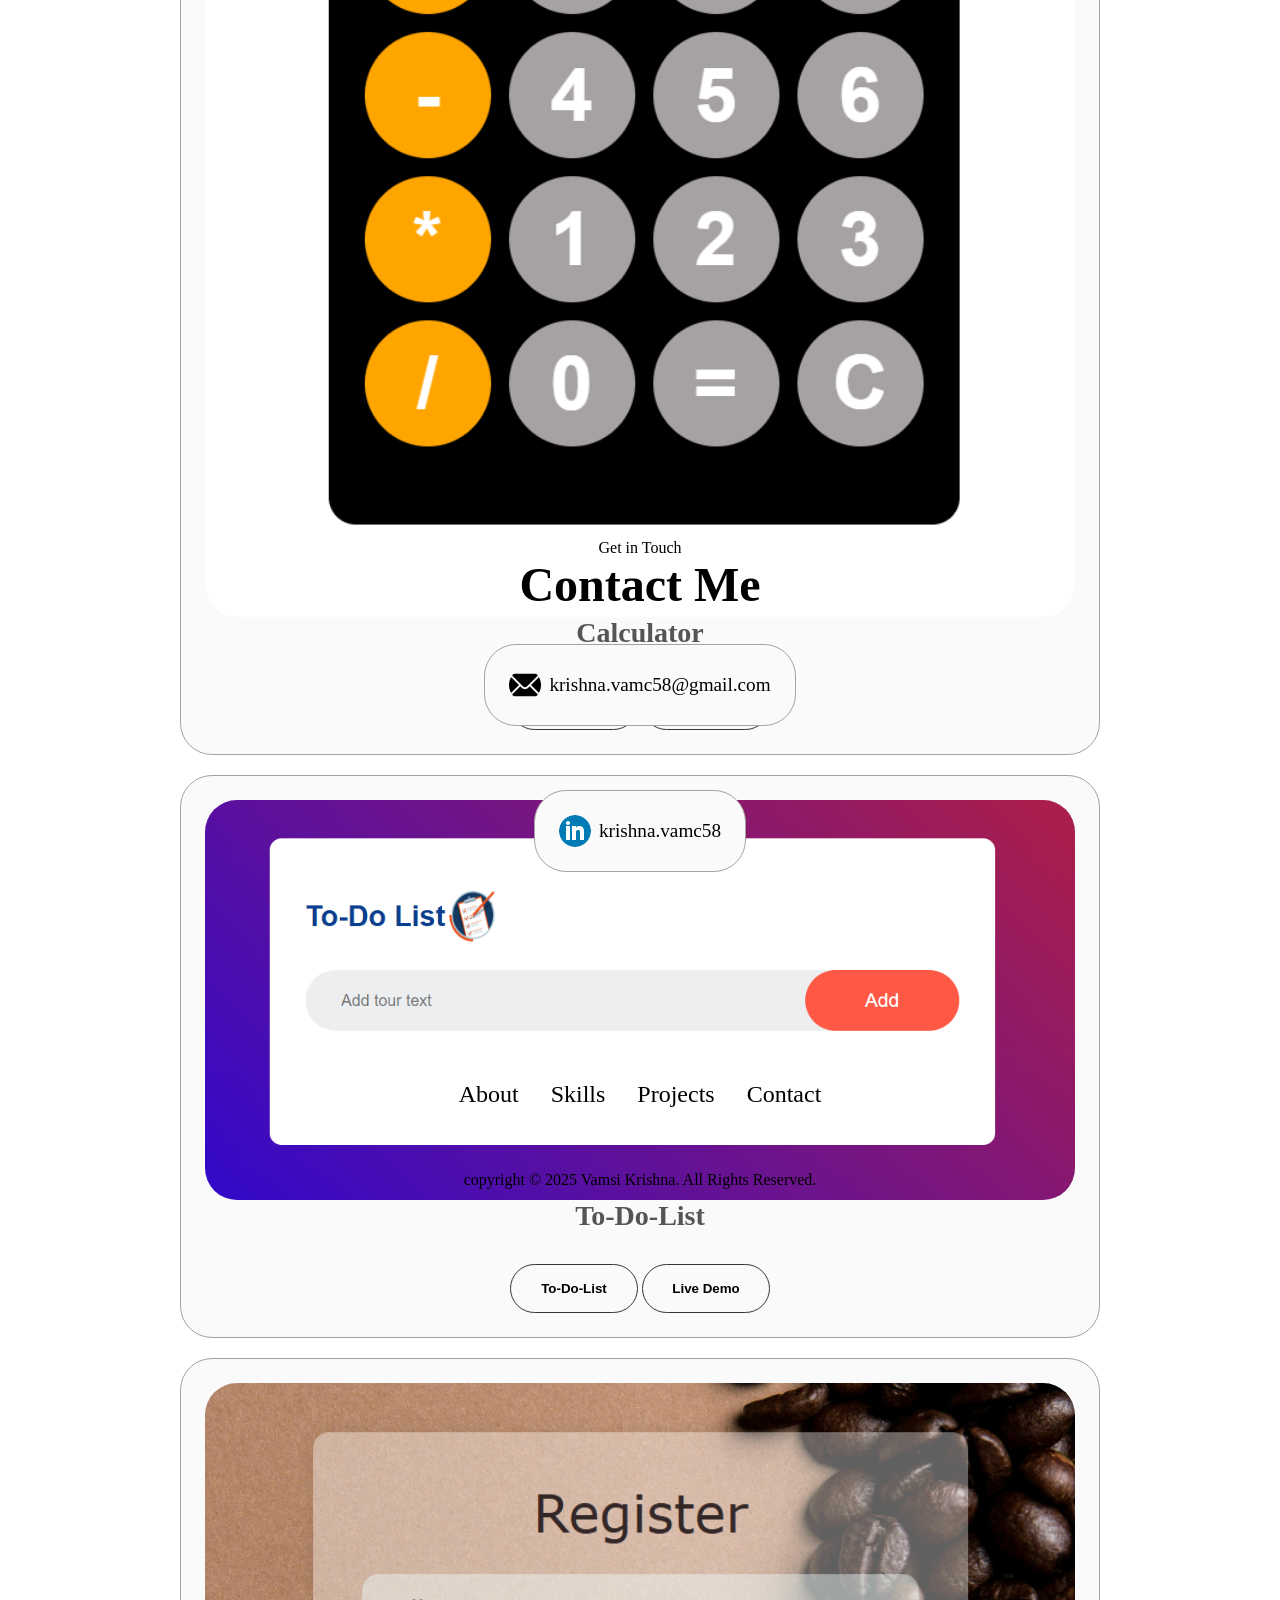
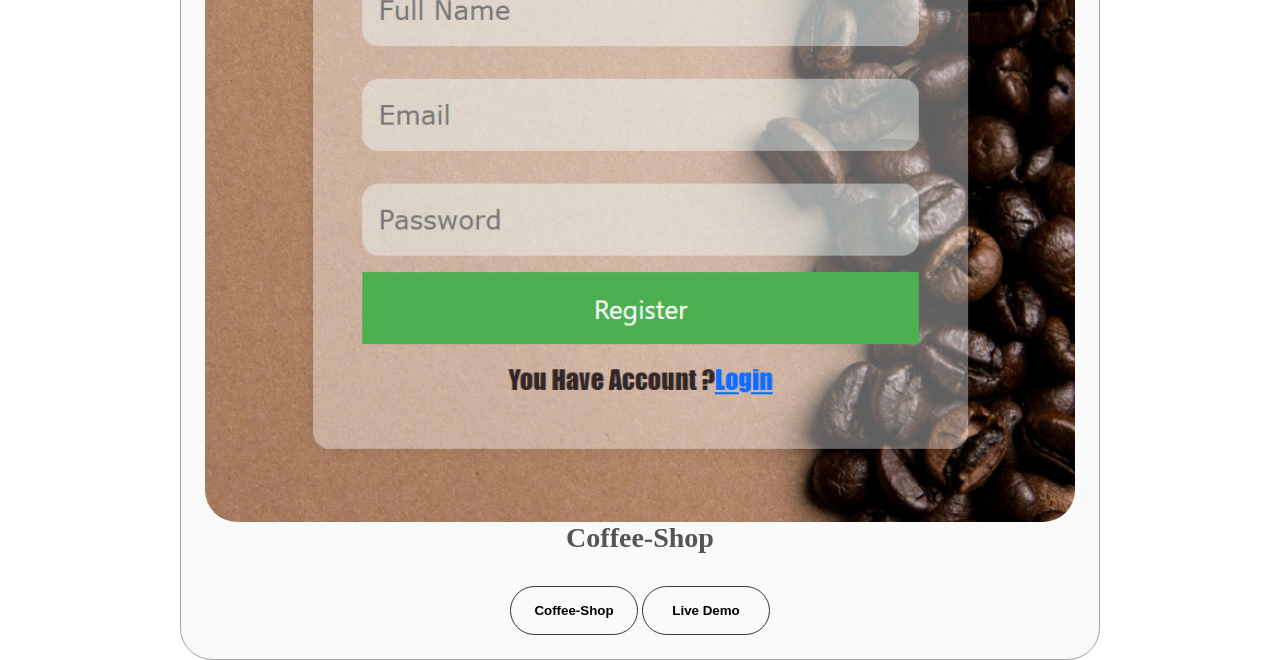
==== commit 44bbd7c6: "image change and resume change" ====
--- a/portfolio/index.html
+++ b/portfolio/index.html
@@ -41,14 +41,14 @@
    
     <section id="profile">
         <div class="section_pic-container">
-            <img src="image/WhatsApp Image 2025-09-18 at 10.22.10 AM.jpeg" alt="not found">
+            <img src="image/officeimg.jpg" alt="not found">
         </div>
         <div class="section_text">
             <p class="section_text_p1">Hello, I'm</p>
             <h1 class="title">Vamsi Krishna</h1>
             <p class="section_text_p2">Frontend Developer</p>
             <div class="btn-container">
-                <button class="btn btn-color-2" onclick="window.open('image/vamsi reume_page-0001.jpg')">
+                <button class="btn btn-color-2" onclick="window.open('image/resumeoffice.jpg')">
                     Download resume</button>
                     <button class="btn btn-color-1" onclick="location.href='#contact'">
                     Contact info</button>
@@ -69,7 +69,6 @@
         <p class="title">About Me</p>
         <div class="section-container">
             <div class="section_pic-container">
-                <img src="image/sideface.jpeg" alt="profile pic" class="about-pic">
             </div>
             <div class="about-details-container">
                 <div class="about-containers">
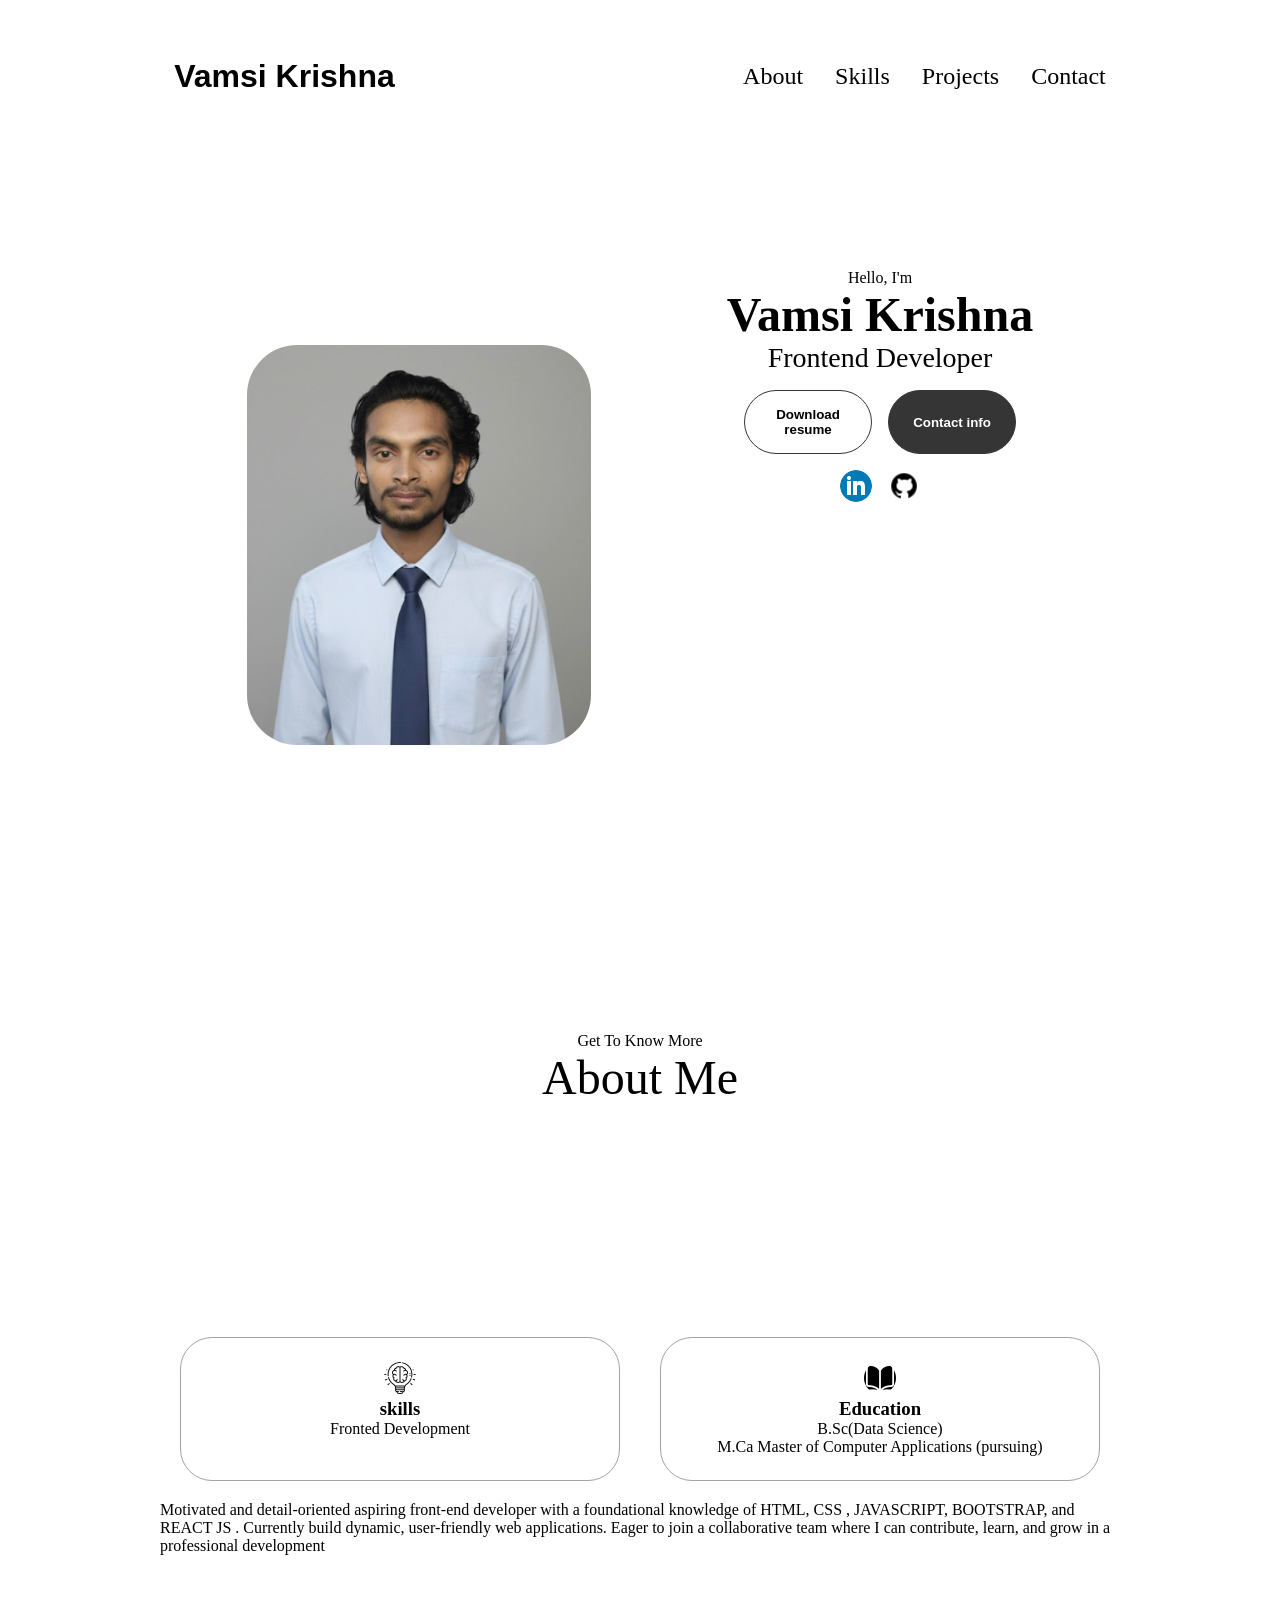
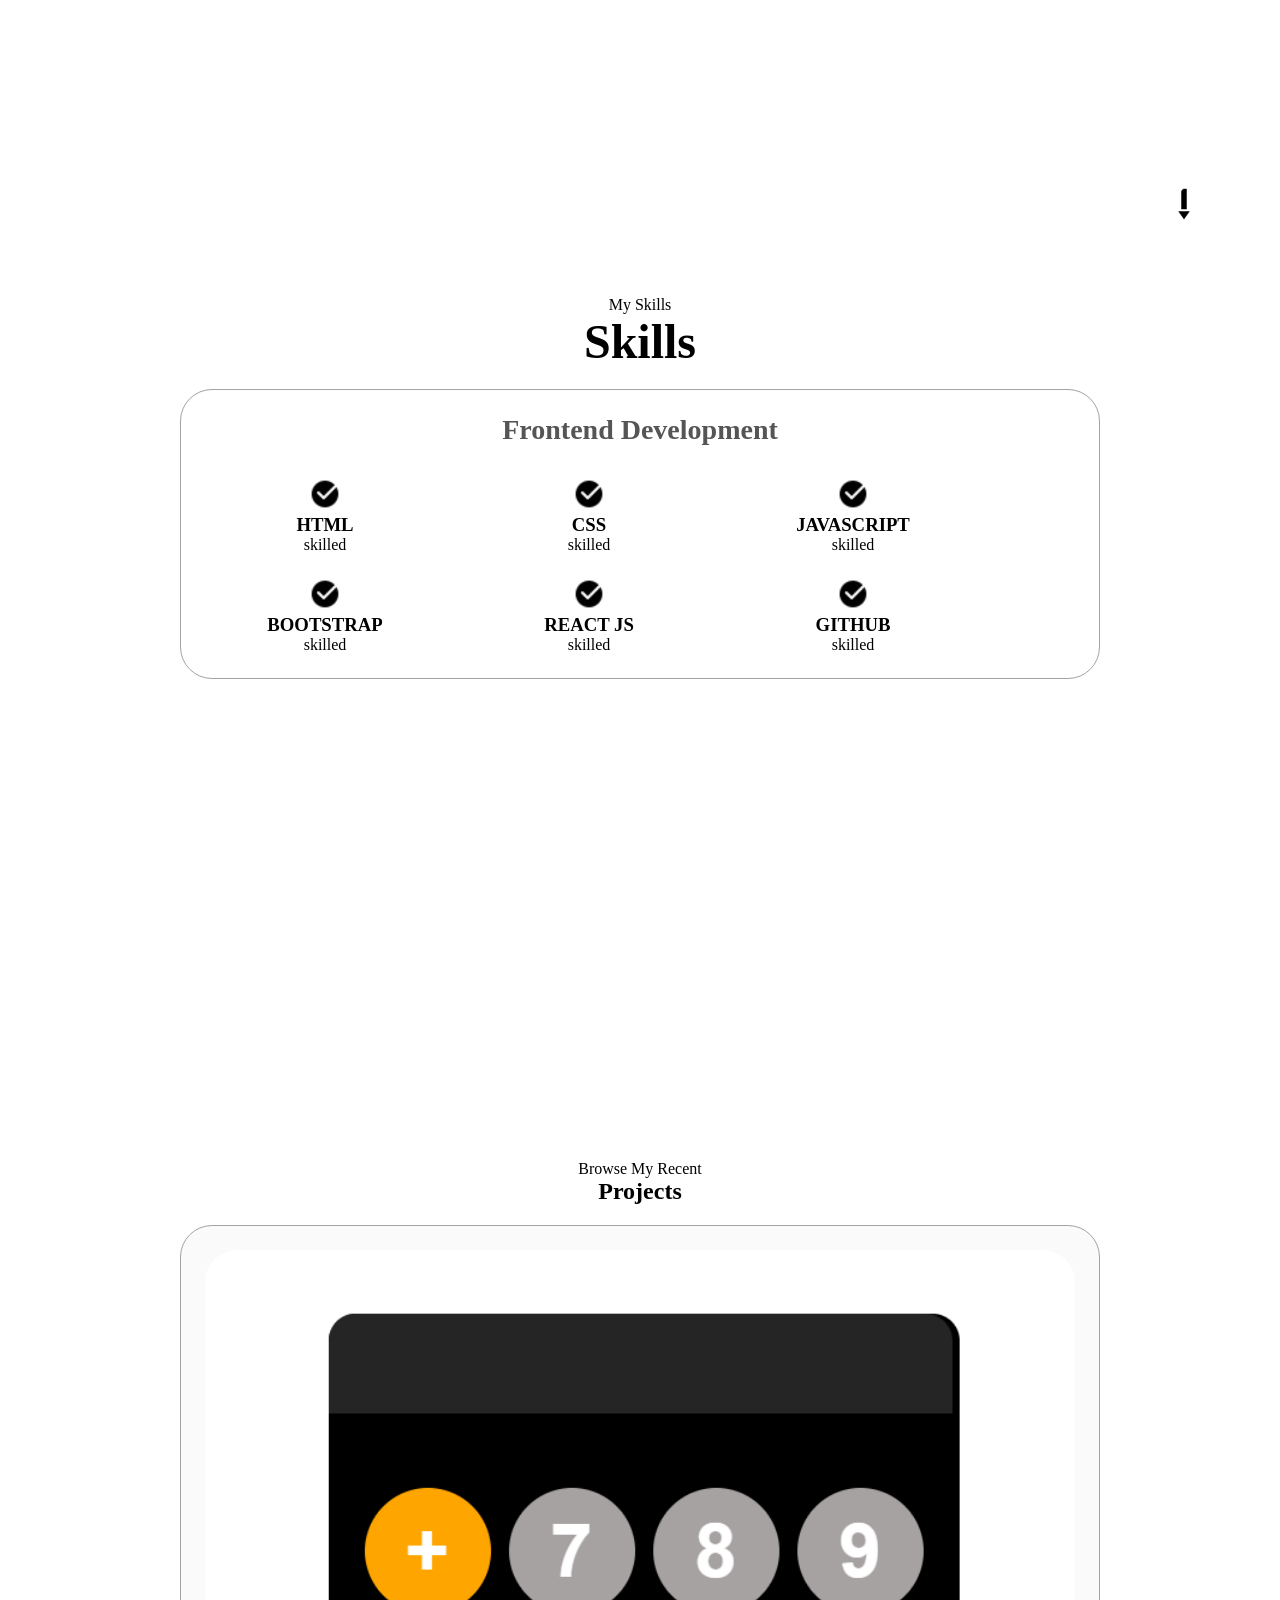
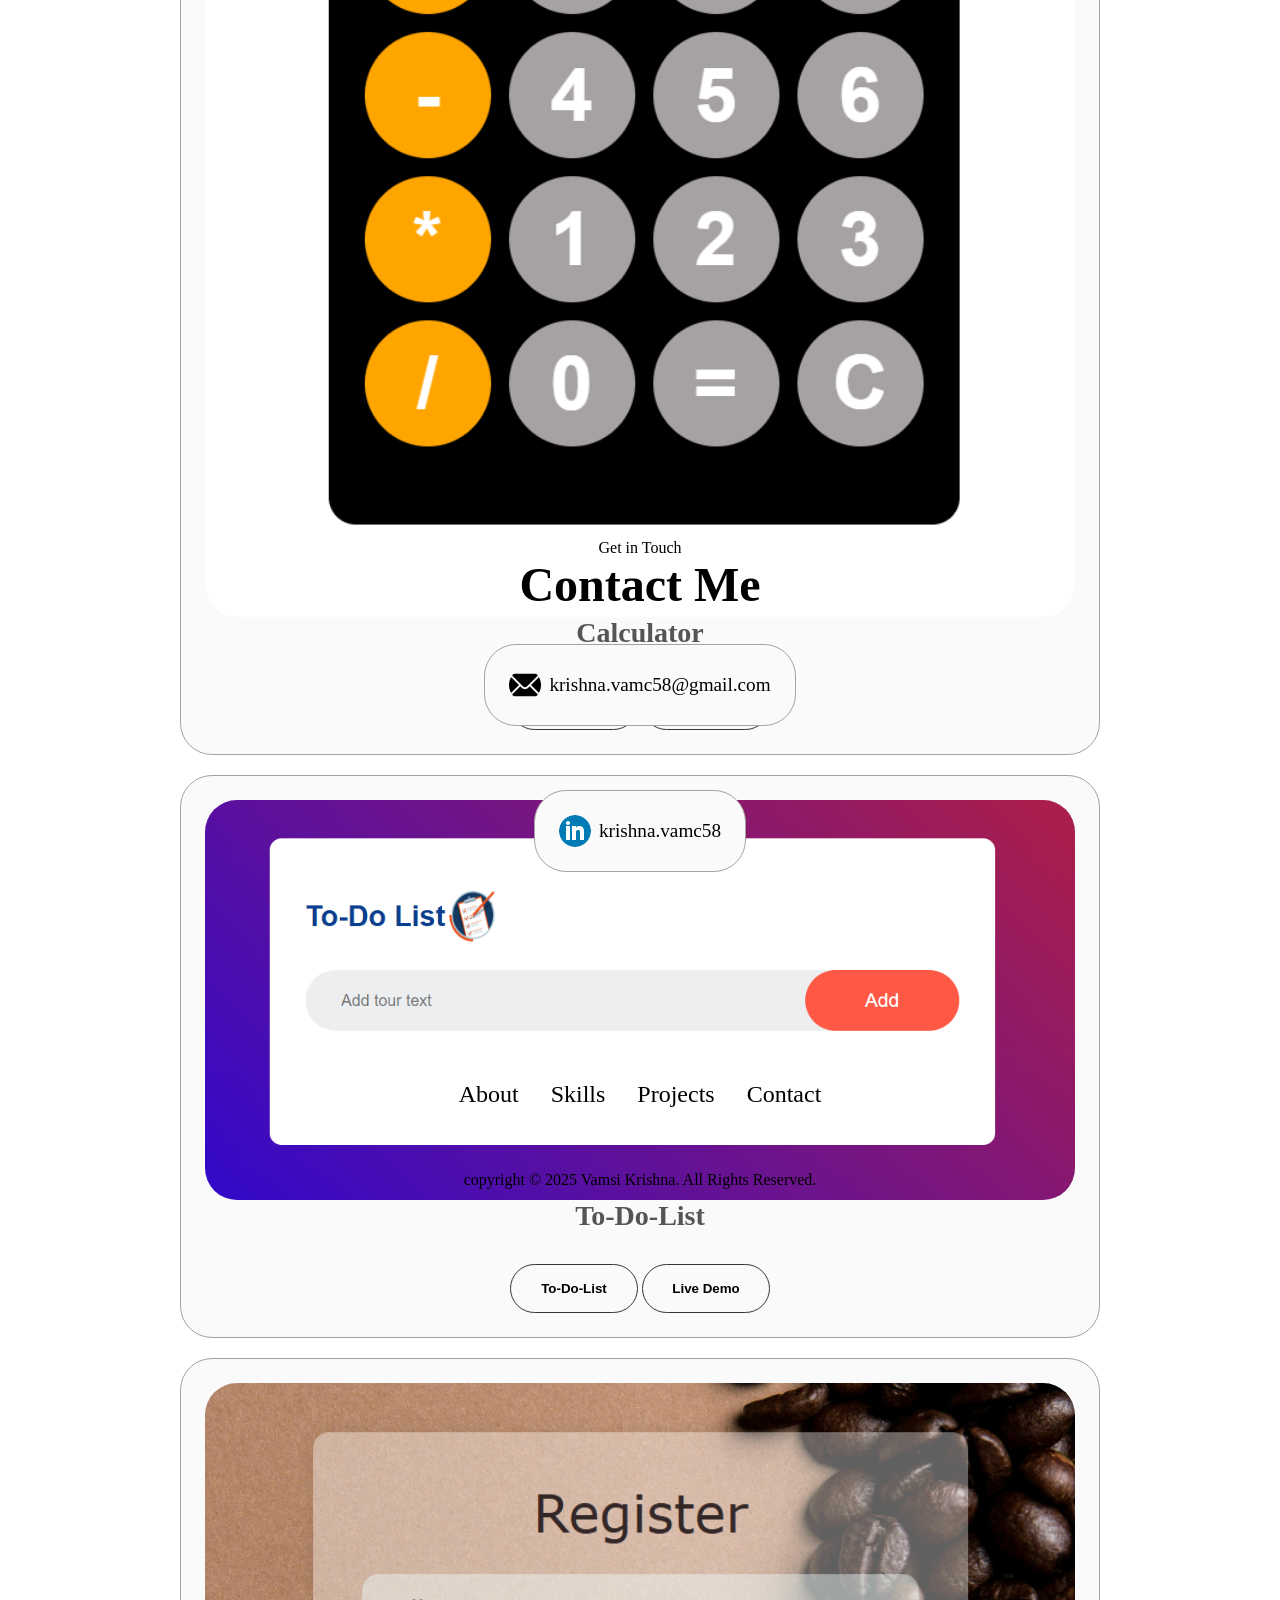
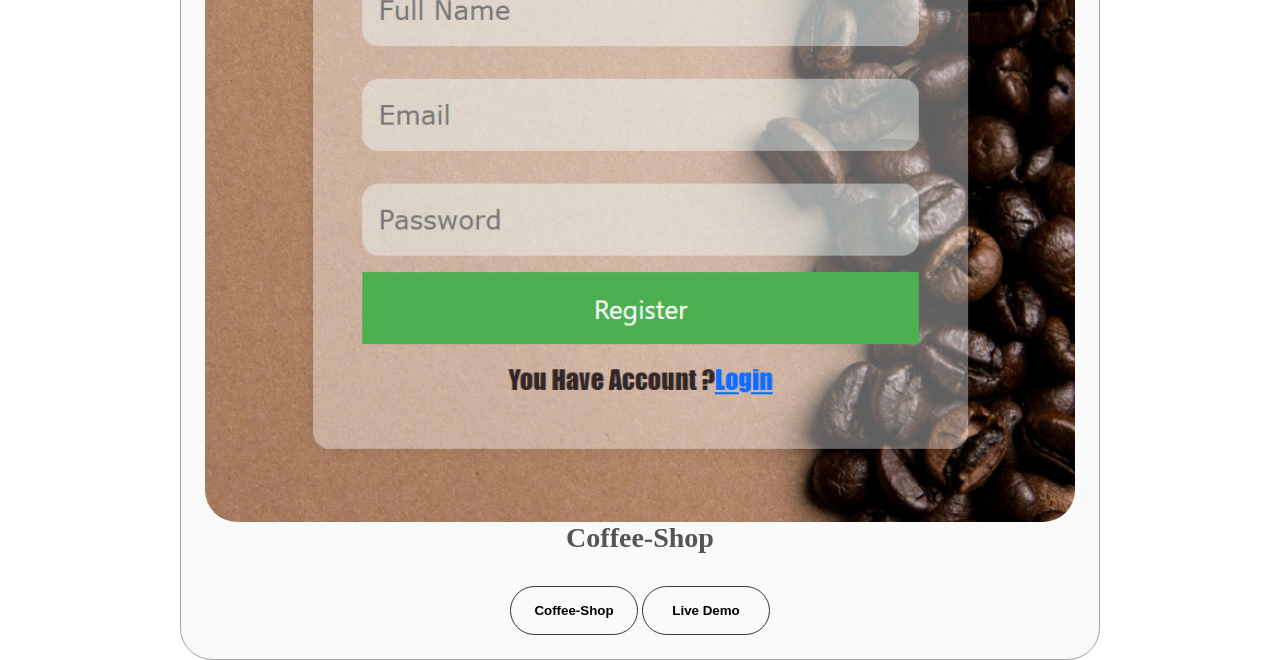
==== commit 632ff8b3: "delete photos and photo changed" ====
--- a/portfolio/index.html
+++ b/portfolio/index.html
@@ -41,14 +41,14 @@
    
     <section id="profile">
         <div class="section_pic-container">
-            <img src="image/officeimg.jpg" alt="not found">
+            <img src="image/officegrey.jpg" alt="not found">
         </div>
         <div class="section_text">
             <p class="section_text_p1">Hello, I'm</p>
             <h1 class="title">Vamsi Krishna</h1>
             <p class="section_text_p2">Frontend Developer</p>
             <div class="btn-container">
-                <button class="btn btn-color-2" onclick="window.open('image/resumeoffice.jpg')">
+                <button class="btn btn-color-2" onclick="window.open('portfolio/image/Muthakani_Vamsi_Krishna_Resume_With_Links_page-0001.jpg')">
                     Download resume</button>
                     <button class="btn btn-color-1" onclick="location.href='#contact'">
                     Contact info</button>
@@ -68,8 +68,6 @@
         <p class="section_text_p1">Get To Know More</p>
         <p class="title">About Me</p>
         <div class="section-container">
-            <div class="section_pic-container">
-            </div>
             <div class="about-details-container">
                 <div class="about-containers">
                     <div class="details-container">
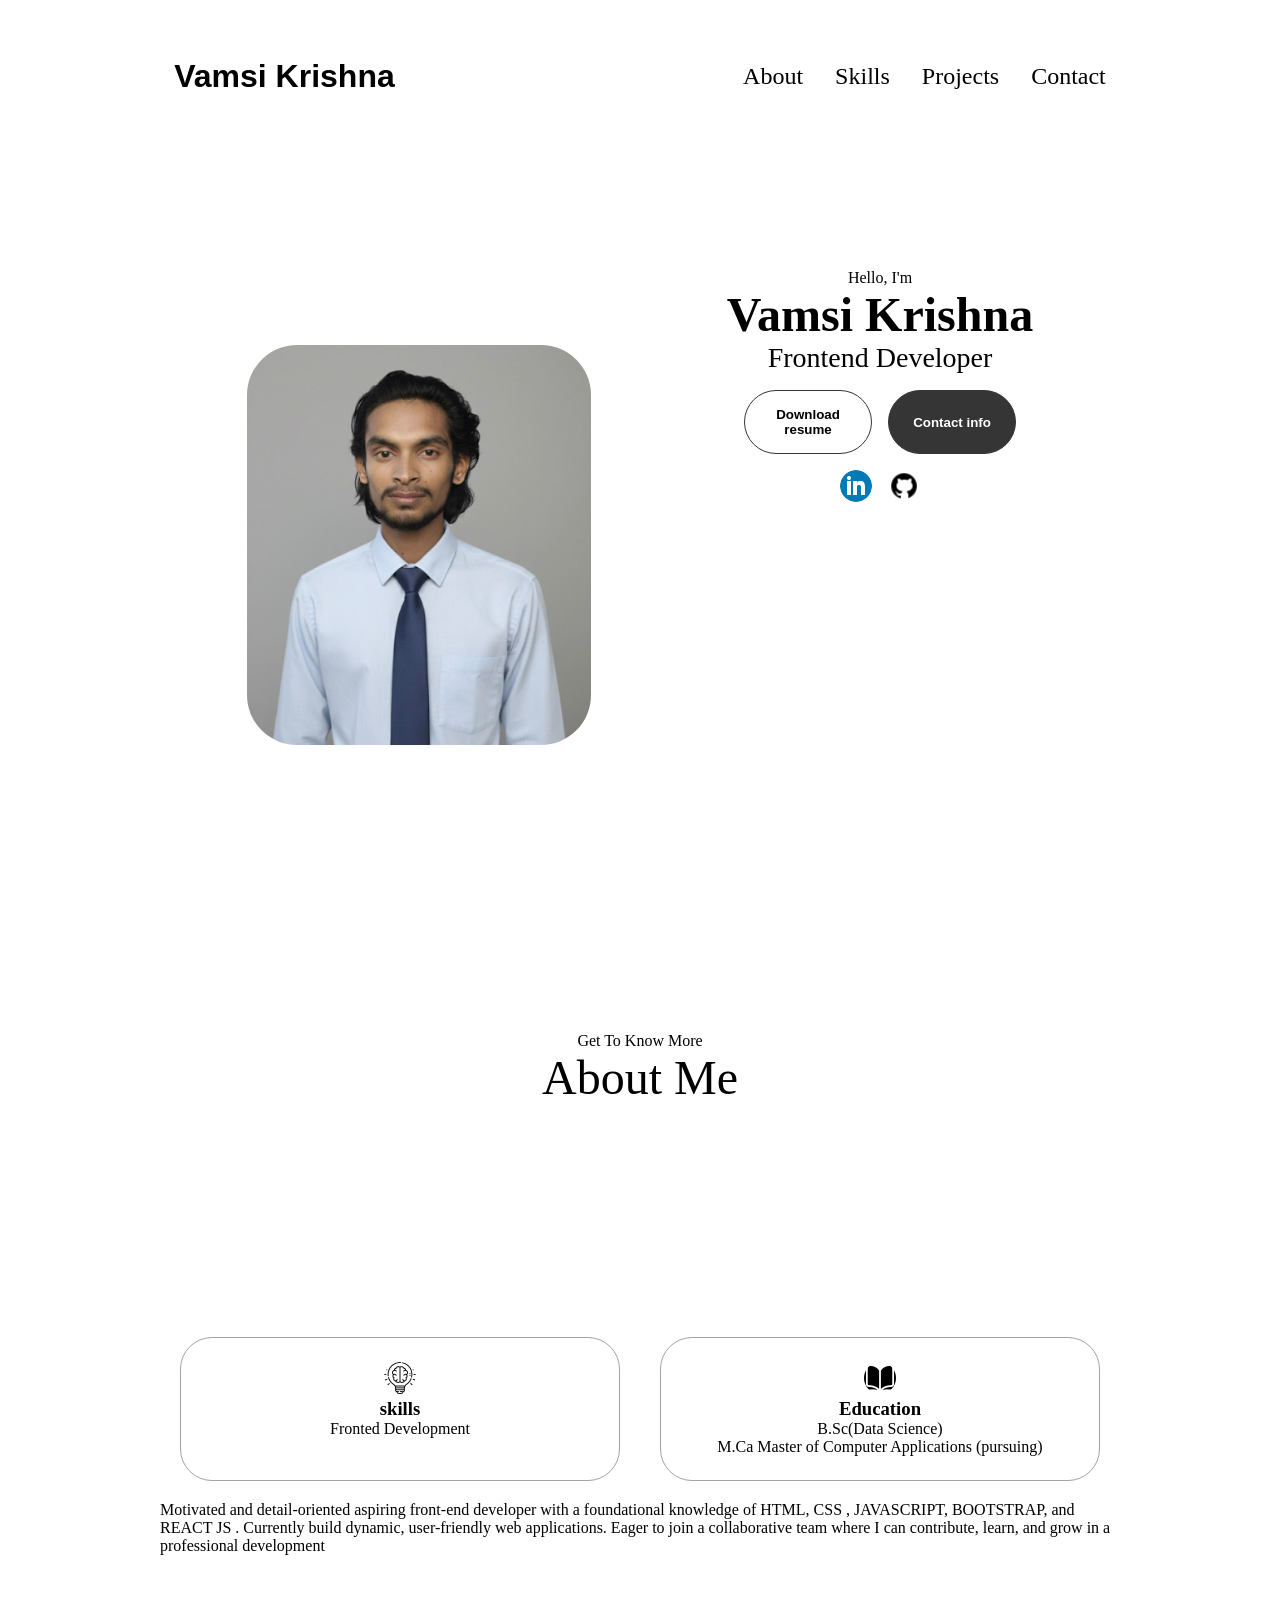
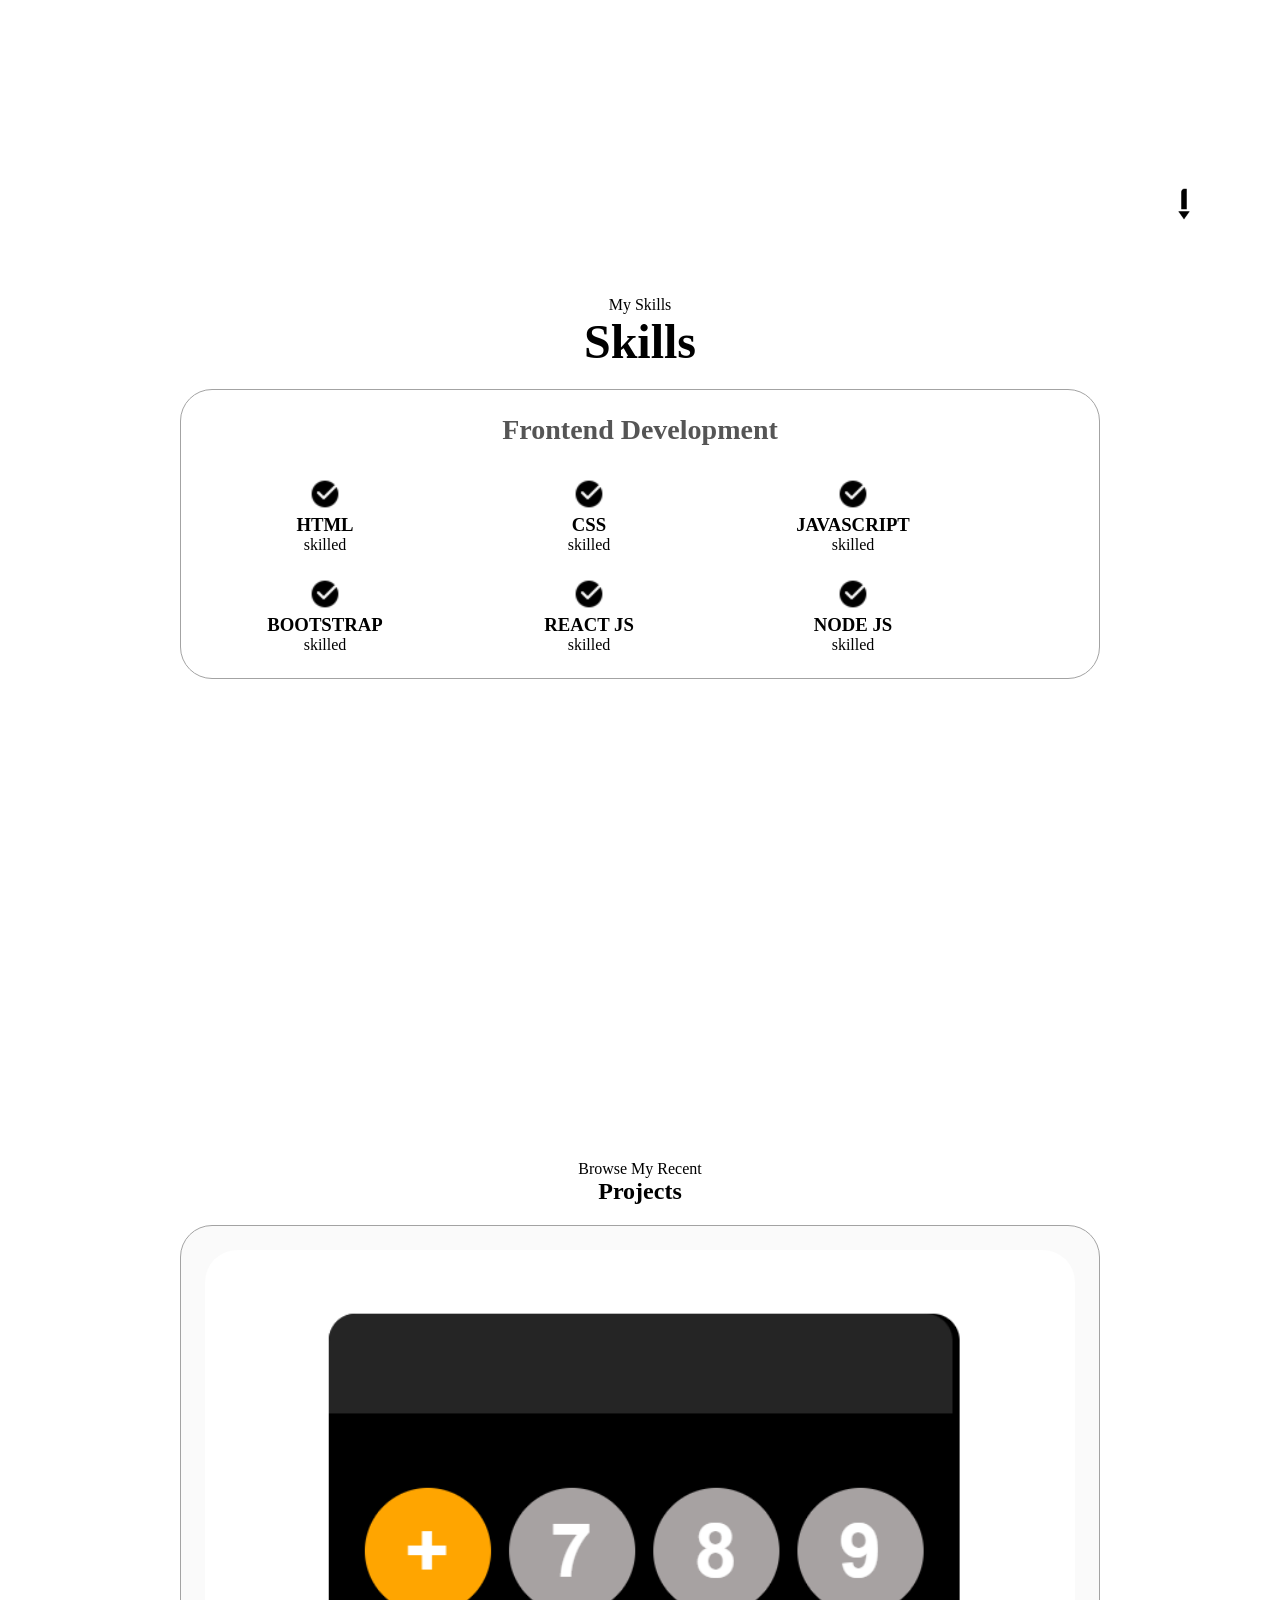
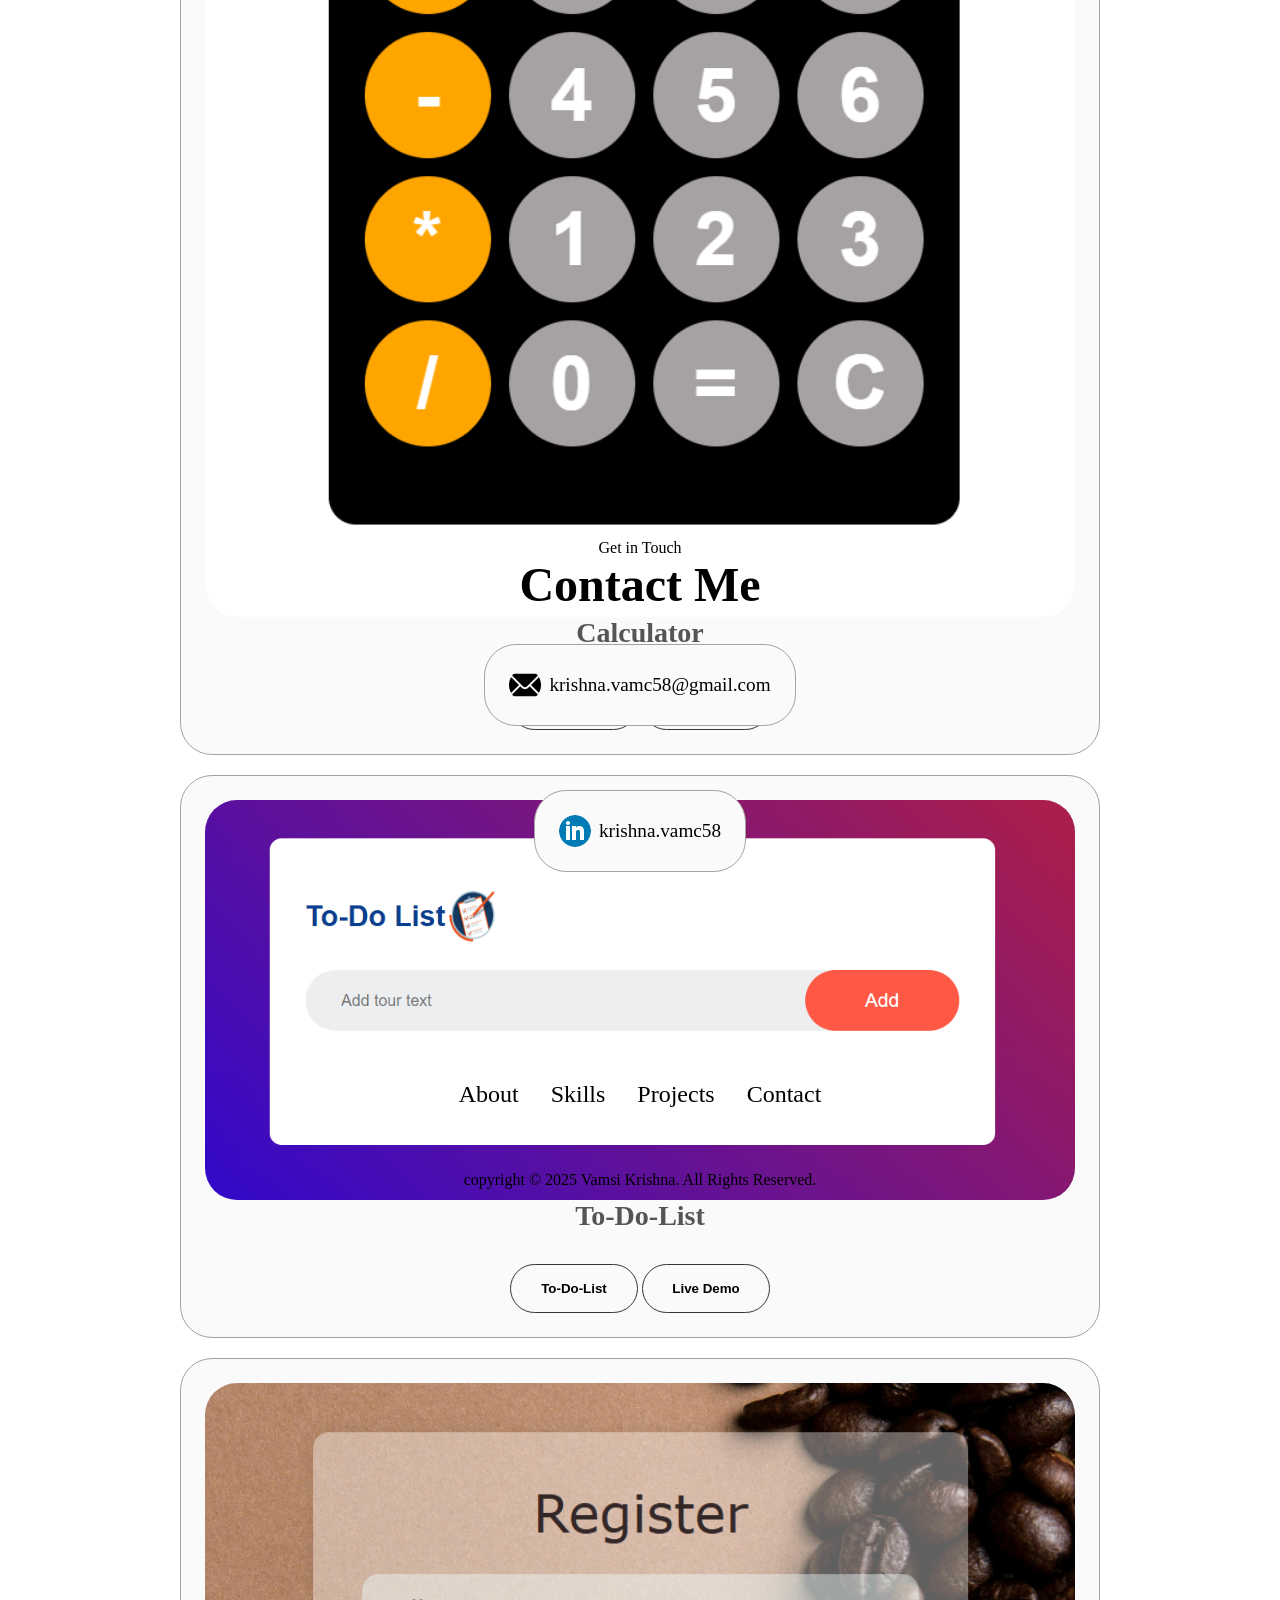
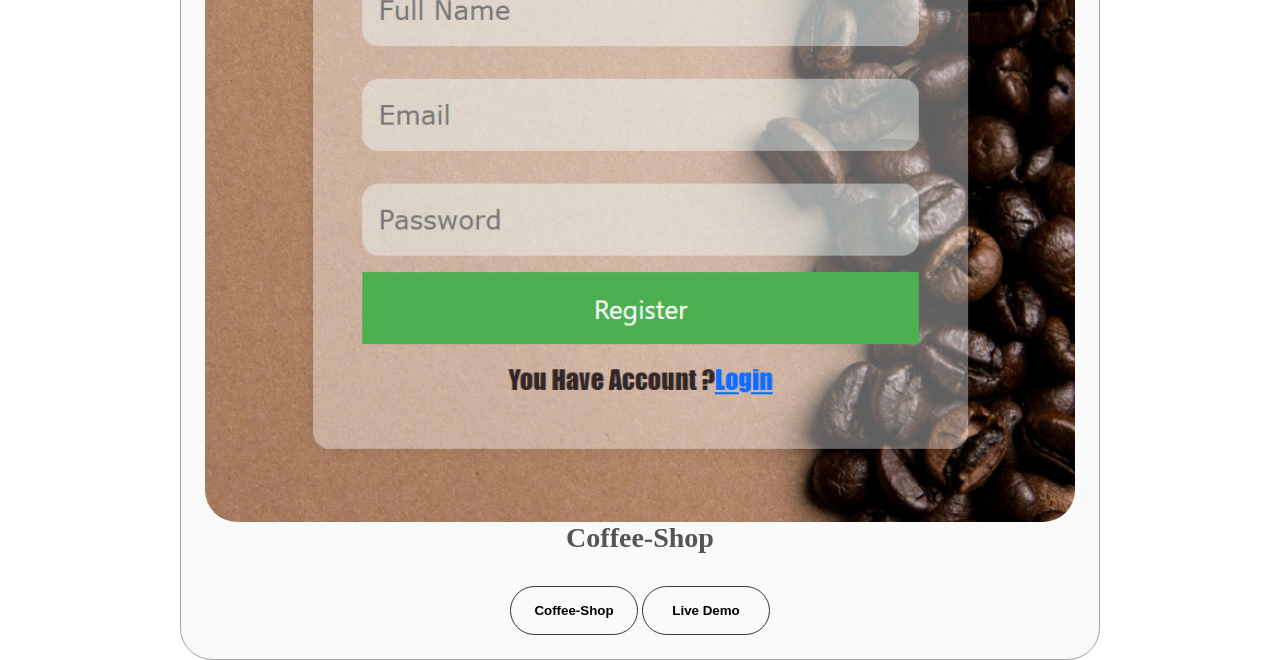
==== commit 6319dcc4: "skill and resume complete" ====
--- a/portfolio/index.html
+++ b/portfolio/index.html
@@ -48,7 +48,7 @@
             <h1 class="title">Vamsi Krishna</h1>
             <p class="section_text_p2">Frontend Developer</p>
             <div class="btn-container">
-                <button class="btn btn-color-2" onclick="window.open('portfolio/image/Muthakani_Vamsi_Krishna_Resume_With_Links_page-0001.jpg')">
+                <button class="btn btn-color-2" onclick="window.open('portfolio/image/Muthakani vamsi krishna resume COMPLETE-1.jpg')">
                     Download resume</button>
                     <button class="btn btn-color-1" onclick="location.href='#contact'">
                     Contact info</button>
@@ -137,7 +137,7 @@
                         <article>
                             <img src="image/icons8-tick-24.png" alt="skill icon" class="icon">
                             <div>
-                                <h3>GITHUB</h3>
+                                <h3>NODE JS</h3>
                                 <p>skilled</p>
                             </div>
                         </article>
